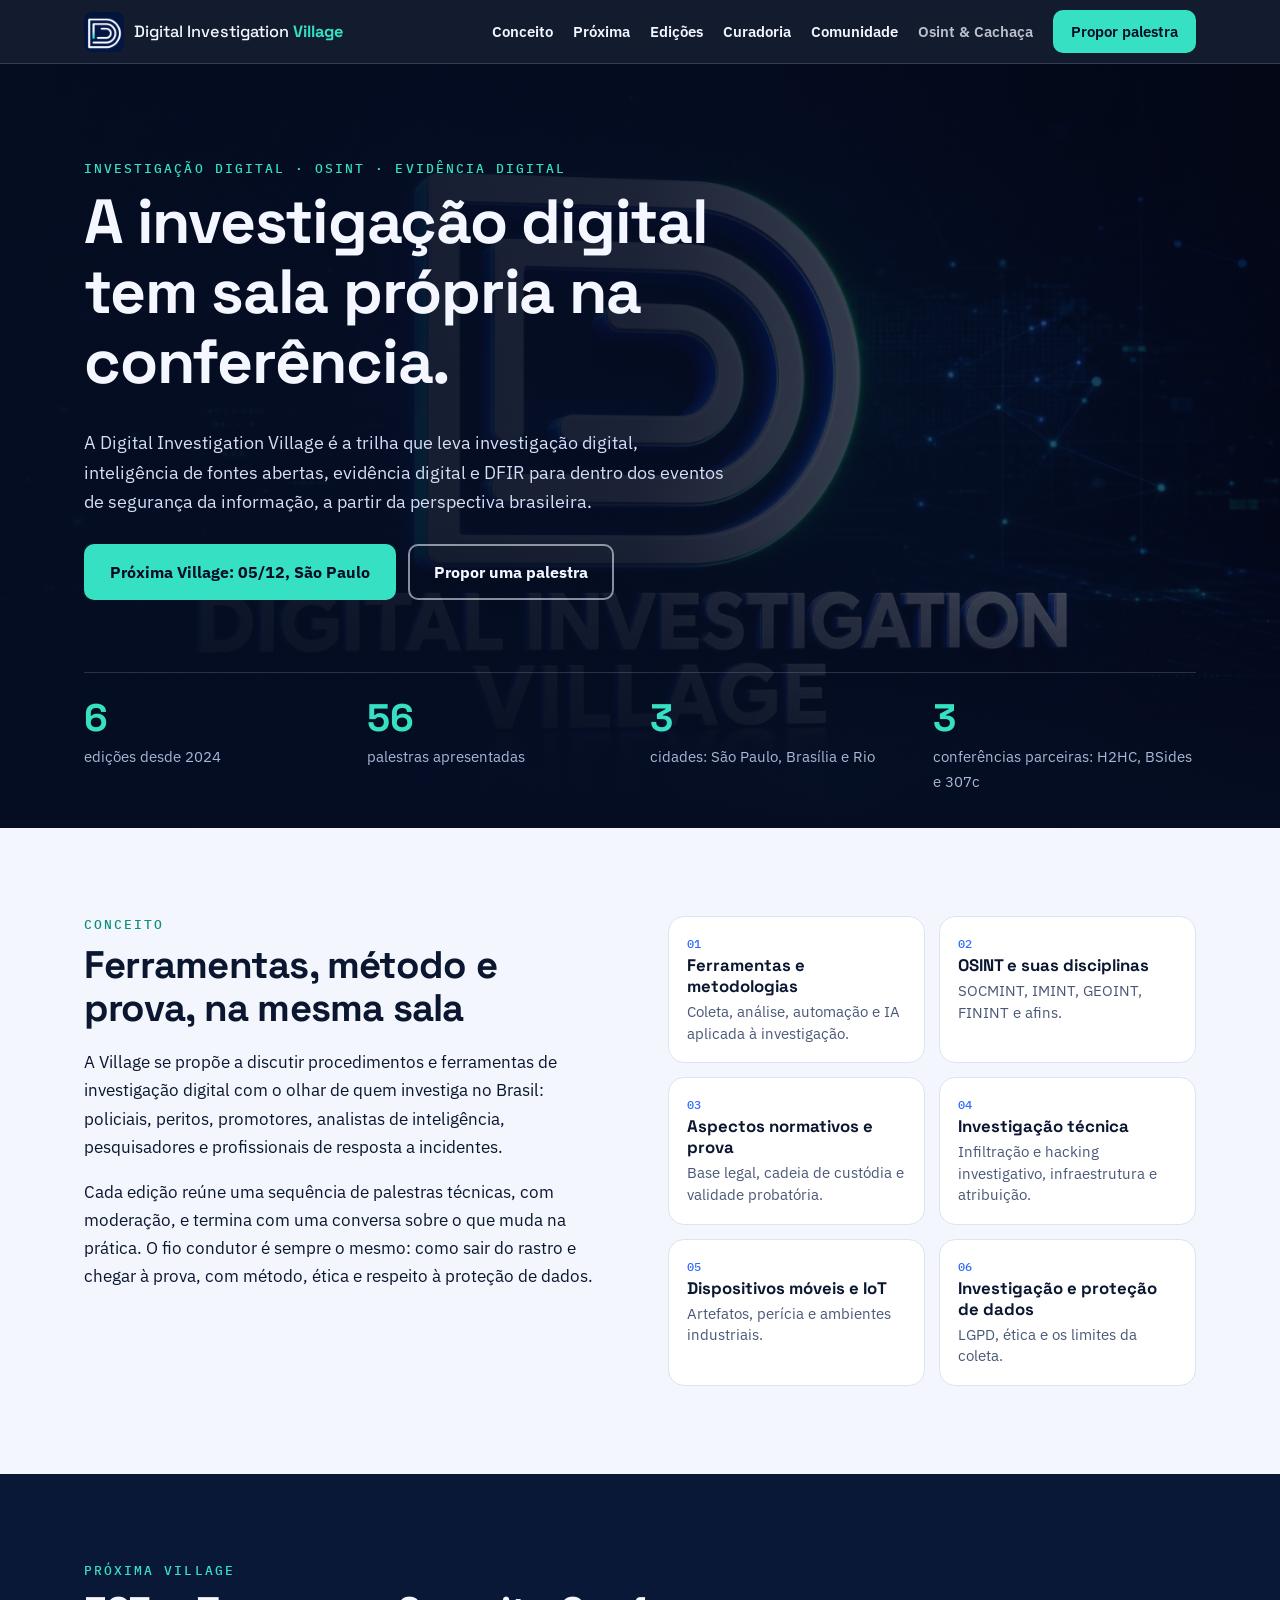
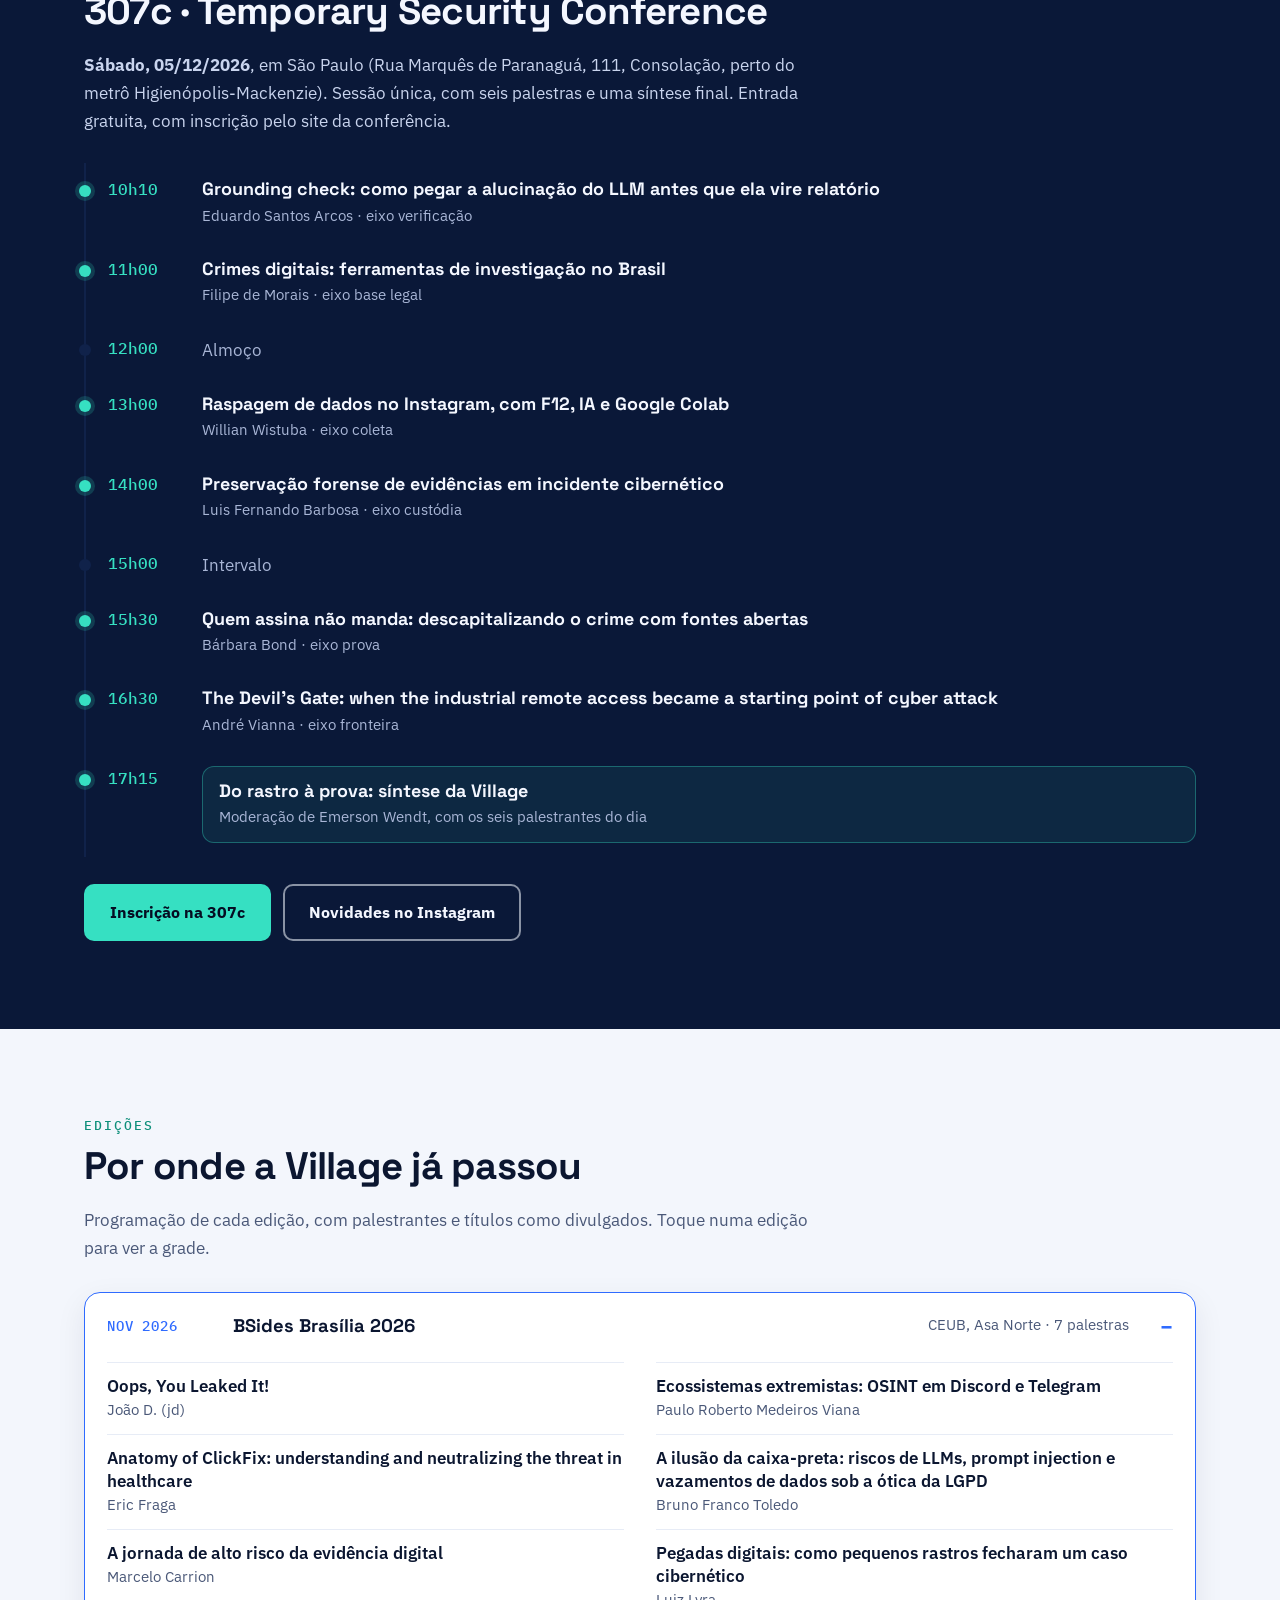
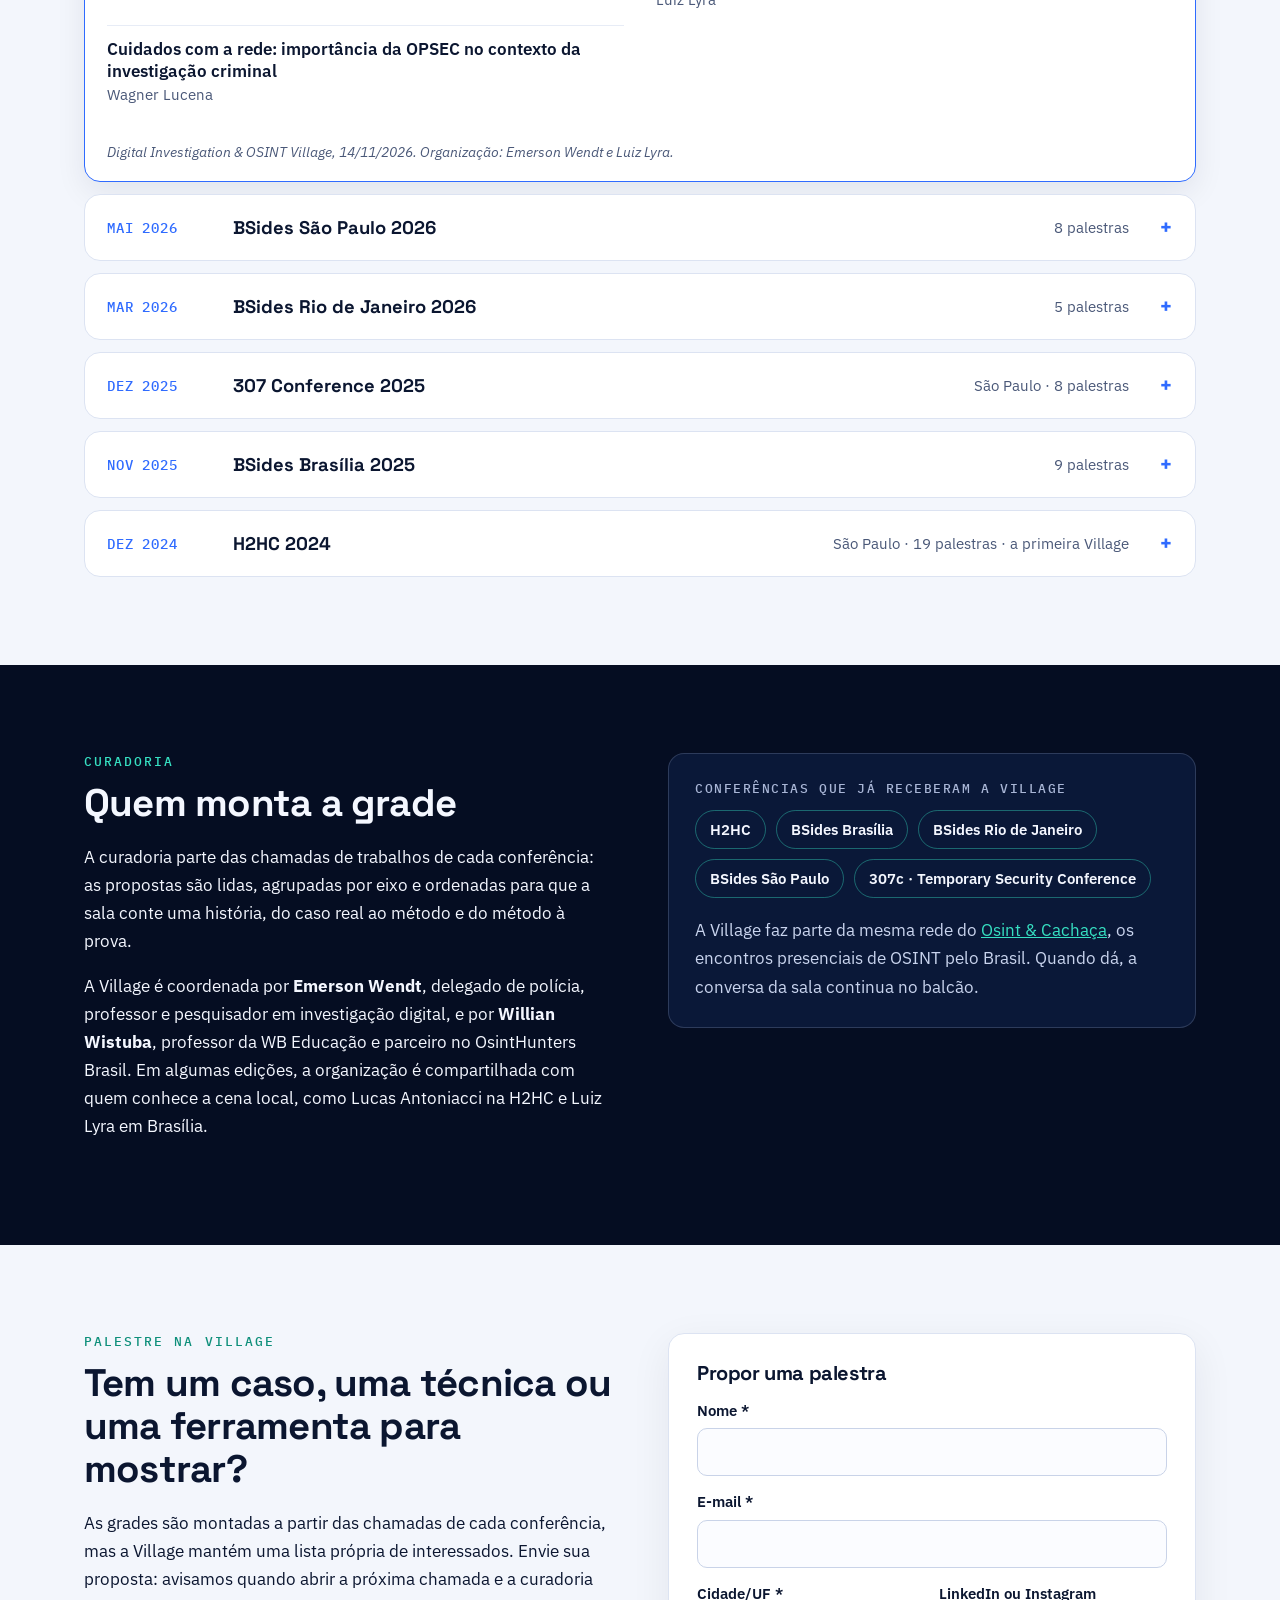
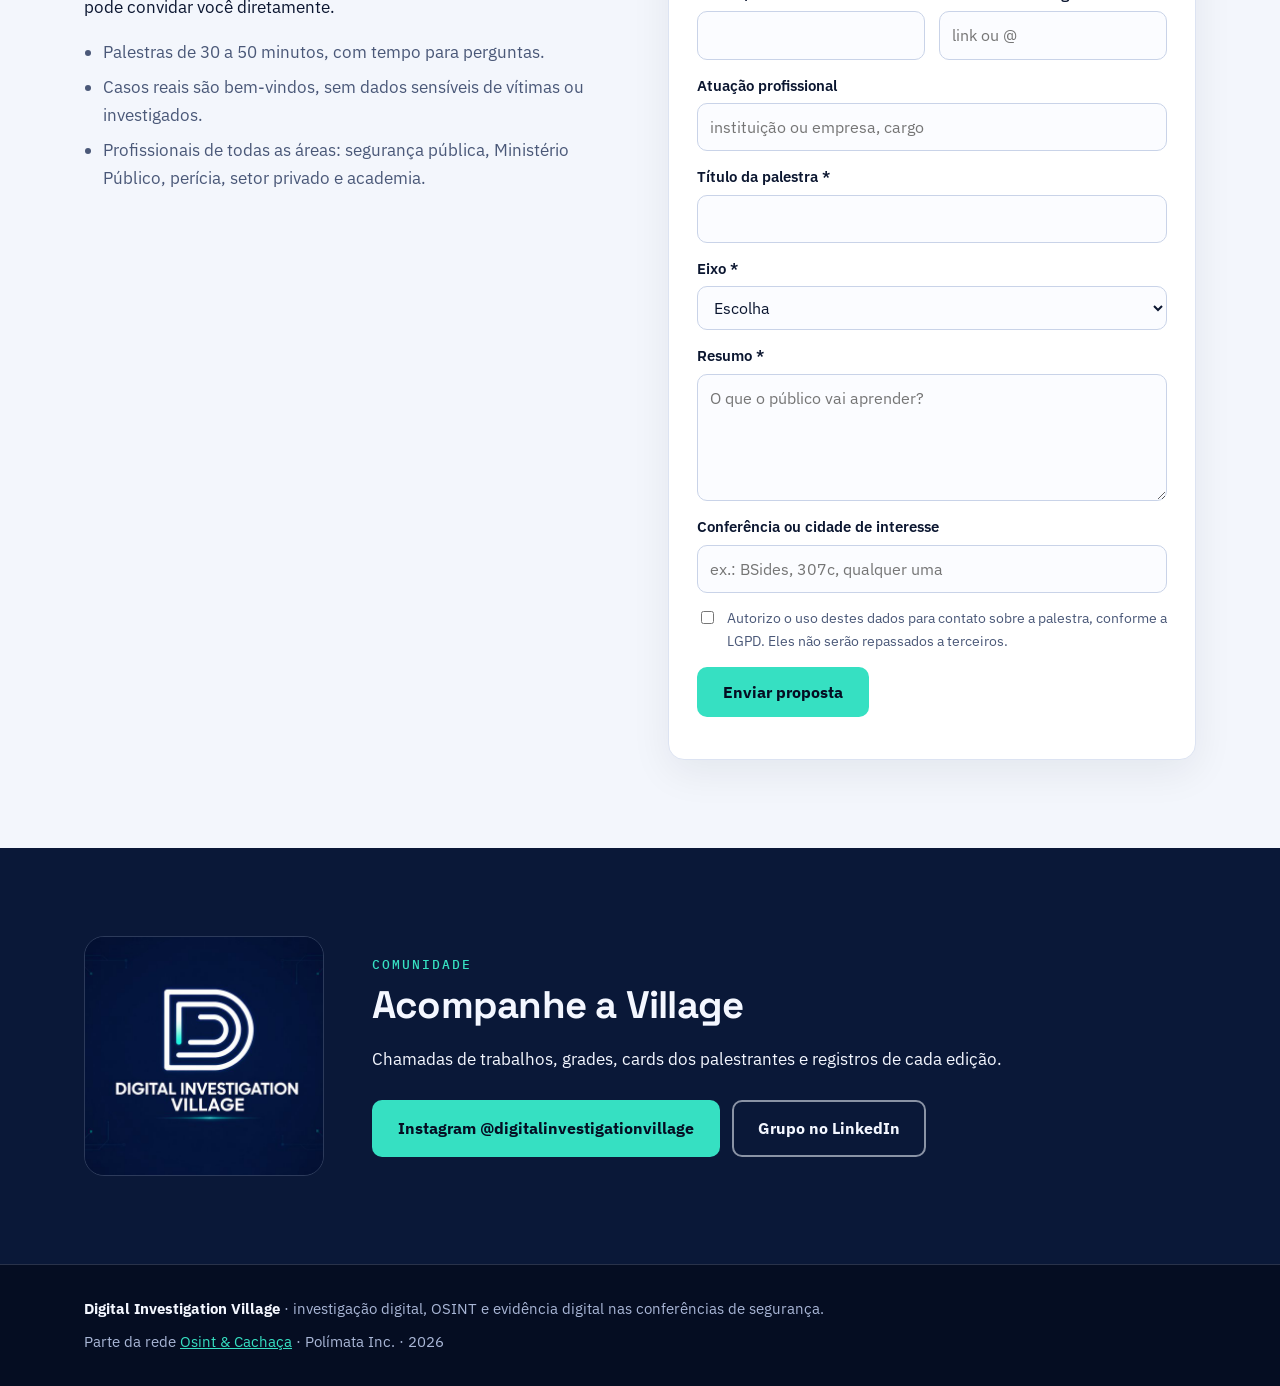
==== div/index.html @ ad3354f0 "Página da Digital Investigation Village em /div Conceito, próxima edição (307c, 05/12/2026), seis ed" ====
<!doctype html>
<html lang="pt-BR">
<head>
<meta charset="utf-8">
<meta name="viewport" content="width=device-width, initial-scale=1">
<title>Digital Investigation Village · Investigação digital e OSINT nas conferências</title>
<meta name="description" content="A Digital Investigation Village leva investigação digital, OSINT, evidência digital e DFIR para dentro das conferências de segurança. Seis edições e mais de 50 palestras desde 2024.">
<meta name="theme-color" content="#050D22">
<link rel="icon" type="image/png" href="assets/div-selo.png">
<link rel="apple-touch-icon" href="assets/div-touch.png">
<meta property="og:type" content="website">
<meta property="og:locale" content="pt_BR">
<meta property="og:title" content="Digital Investigation Village">
<meta property="og:description" content="Investigação digital, OSINT e evidência digital dentro das conferências de segurança. Próxima edição: 307c, São Paulo, 05/12/2026.">
<meta property="og:image" content="https://osintecachaca.com.br/div/assets/div-og.jpg">
<meta property="og:url" content="https://osintecachaca.com.br/div/">
<link rel="canonical" href="https://osintecachaca.com.br/div/">
<meta name="twitter:card" content="summary_large_image">
<link rel="preconnect" href="https://fonts.googleapis.com">
<link rel="preconnect" href="https://fonts.gstatic.com" crossorigin>
<link href="https://fonts.googleapis.com/css2?family=Space+Grotesk:wght@500;700&family=IBM+Plex+Sans:ital,wght@0,400;0,600;0,700;1,400&family=IBM+Plex+Mono:wght@500&display=swap" rel="stylesheet">
<link rel="stylesheet" href="div.css?v=20261126">
<script type="application/ld+json">
{
  "@context": "https://schema.org",
  "@type": "Organization",
  "name": "Digital Investigation Village",
  "description": "Trilha de investigação digital, OSINT e evidência digital em conferências de segurança.",
  "url": "https://osintecachaca.com.br/div/",
  "logo": "https://osintecachaca.com.br/div/assets/div-logo.jpg",
  "sameAs": ["https://www.instagram.com/digitalinvestigationvillage", "https://www.linkedin.com/groups/9397282"],
  "parentOrganization": {"@type": "Organization", "name": "Osint & Cachaça", "url": "https://osintecachaca.com.br/"}
}
</script>
</head>
<body>

<a class="pular" href="#conteudo">Pular para o conteúdo</a>

<header class="topo" id="topo">
  <div class="topo__in">
    <a class="marca" href="#topo" aria-label="Digital Investigation Village, início">
      <img src="assets/div-selo.png" alt="" width="40" height="40">
      <span>Digital Investigation <b>Village</b></span>
    </a>
    <button class="menu-btn" aria-expanded="false" aria-controls="menu">Menu</button>
    <nav id="menu" class="menu" aria-label="Seções">
      <a href="#conceito">Conceito</a>
      <a href="#proxima">Próxima</a>
      <a href="#edicoes">Edições</a>
      <a href="#curadoria">Curadoria</a>
      <a href="#comunidade">Comunidade</a>
      <a class="menu__oc" href="../">Osint &amp; Cachaça</a>
      <a class="btn btn--acento btn--peq" href="#palestre">Propor palestra</a>
    </nav>
  </div>
</header>

<main id="conteudo">

  <!-- HERO -->
  <section class="hero">
    <div class="wrap hero__in">
      <p class="kicker">Investigação digital · OSINT · evidência digital</p>
      <h1>A investigação digital tem sala própria na conferência.</h1>
      <p class="hero__lead">A Digital Investigation Village é a trilha que leva investigação digital, inteligência de fontes abertas, evidência digital e DFIR para dentro dos eventos de segurança da informação, a partir da perspectiva brasileira.</p>
      <div class="acoes">
        <a class="btn btn--acento" href="#proxima">Próxima Village: 05/12, São Paulo</a>
        <a class="btn btn--linha" href="#palestre">Propor uma palestra</a>
      </div>
    </div>
    <div class="wrap">
      <ul class="numeros">
        <li><strong>6</strong><span>edições desde 2024</span></li>
        <li><strong>56</strong><span>palestras apresentadas</span></li>
        <li><strong>3</strong><span>cidades: São Paulo, Brasília e Rio</span></li>
        <li><strong>3</strong><span>conferências parceiras: H2HC, BSides e 307c</span></li>
      </ul>
    </div>
  </section>

  <!-- CONCEITO -->
  <section class="sec" id="conceito">
    <div class="wrap dois">
      <div>
        <p class="kicker">Conceito</p>
        <h2>Ferramentas, método e prova, na mesma sala</h2>
        <p>A Village se propõe a discutir procedimentos e ferramentas de investigação digital com o olhar de quem investiga no Brasil: policiais, peritos, promotores, analistas de inteligência, pesquisadores e profissionais de resposta a incidentes.</p>
        <p>Cada edição reúne uma sequência de palestras técnicas, com moderação, e termina com uma conversa sobre o que muda na prática. O fio condutor é sempre o mesmo: como sair do rastro e chegar à prova, com método, ética e respeito à proteção de dados.</p>
      </div>
      <ul class="eixos" aria-label="Eixos temáticos">
        <li><span class="eixos__n">01</span><b>Ferramentas e metodologias</b><span>Coleta, análise, automação e IA aplicada à investigação.</span></li>
        <li><span class="eixos__n">02</span><b>OSINT e suas disciplinas</b><span>SOCMINT, IMINT, GEOINT, FININT e afins.</span></li>
        <li><span class="eixos__n">03</span><b>Aspectos normativos e prova</b><span>Base legal, cadeia de custódia e validade probatória.</span></li>
        <li><span class="eixos__n">04</span><b>Investigação técnica</b><span>Infiltração e hacking investigativo, infraestrutura e atribuição.</span></li>
        <li><span class="eixos__n">05</span><b>Dispositivos móveis e IoT</b><span>Artefatos, perícia e ambientes industriais.</span></li>
        <li><span class="eixos__n">06</span><b>Investigação e proteção de dados</b><span>LGPD, ética e os limites da coleta.</span></li>
      </ul>
    </div>
  </section>

  <!-- PRÓXIMA -->
  <section class="sec sec--destaque" id="proxima">
    <div class="wrap">
      <p class="kicker">Próxima Village</p>
      <h2>307c · Temporary Security Conference</h2>
      <p class="intro"><b>Sábado, 05/12/2026</b>, em São Paulo (Rua Marquês de Paranaguá, 111, Consolação, perto do metrô Higienópolis-Mackenzie). Sessão única, com seis palestras e uma síntese final. Entrada gratuita, com inscrição pelo site da conferência.</p>
      <ol class="grade">
        <li><time>10h10</time><div><b>Grounding check: como pegar a alucinação do LLM antes que ela vire relatório</b><span>Eduardo Santos Arcos · eixo verificação</span></div></li>
        <li><time>11h00</time><div><b>Crimes digitais: ferramentas de investigação no Brasil</b><span>Filipe de Morais · eixo base legal</span></div></li>
        <li class="grade__pausa"><time>12h00</time><div>Almoço</div></li>
        <li><time>13h00</time><div><b>Raspagem de dados no Instagram, com F12, IA e Google Colab</b><span>Willian Wistuba · eixo coleta</span></div></li>
        <li><time>14h00</time><div><b>Preservação forense de evidências em incidente cibernético</b><span>Luis Fernando Barbosa · eixo custódia</span></div></li>
        <li class="grade__pausa"><time>15h00</time><div>Intervalo</div></li>
        <li><time>15h30</time><div><b>Quem assina não manda: descapitalizando o crime com fontes abertas</b><span>Bárbara Bond · eixo prova</span></div></li>
        <li><time>16h30</time><div><b>The Devil’s Gate: when the industrial remote access became a starting point of cyber attack</b><span>André Vianna · eixo fronteira</span></div></li>
        <li class="grade__mesa"><time>17h15</time><div><b>Do rastro à prova: síntese da Village</b><span>Moderação de Emerson Wendt, com os seis palestrantes do dia</span></div></li>
      </ol>
      <div class="acoes">
        <a class="btn btn--acento" href="https://307c.tmp.br" target="_blank" rel="noopener">Inscrição na 307c</a>
        <a class="btn btn--linha" href="https://www.instagram.com/digitalinvestigationvillage" target="_blank" rel="noopener">Novidades no Instagram</a>
      </div>
    </div>
  </section>

  <!-- EDIÇÕES -->
  <section class="sec" id="edicoes">
    <div class="wrap">
      <p class="kicker">Edições</p>
      <h2>Por onde a Village já passou</h2>
      <p class="intro">Programação de cada edição, com palestrantes e títulos como divulgados. Toque numa edição para ver a grade.</p>

      <div class="edicoes">

        <details class="ed">
          <summary><span class="ed__data">nov 2026</span><span class="ed__nome">BSides Brasília 2026</span><span class="ed__info">CEUB, Asa Norte · 7 palestras</span></summary>
          <ul class="talks">
            <li><b>Oops, You Leaked It!</b><span>João D. (jd)</span></li>
            <li><b>Ecossistemas extremistas: OSINT em Discord e Telegram</b><span>Paulo Roberto Medeiros Viana</span></li>
            <li><b>Anatomy of ClickFix: understanding and neutralizing the threat in healthcare</b><span>Eric Fraga</span></li>
            <li><b>A ilusão da caixa-preta: riscos de LLMs, prompt injection e vazamentos de dados sob a ótica da LGPD</b><span>Bruno Franco Toledo</span></li>
            <li><b>A jornada de alto risco da evidência digital</b><span>Marcelo Carrion</span></li>
            <li><b>Pegadas digitais: como pequenos rastros fecharam um caso cibernético</b><span>Luiz Lyra</span></li>
            <li><b>Cuidados com a rede: importância da OPSEC no contexto da investigação criminal</b><span>Wagner Lucena</span></li>
          </ul>
          <p class="ed__nota">Digital Investigation &amp; OSINT Village, 14/11/2026. Organização: Emerson Wendt e Luiz Lyra.</p>
        </details>

        <details class="ed">
          <summary><span class="ed__data">mai 2026</span><span class="ed__nome">BSides São Paulo 2026</span><span class="ed__info">8 palestras</span></summary>
          <ul class="talks">
            <li><b>Hackeando pessoas, invadindo instituições: um ataque real a um banco brasileiro</b><span>Lenon Stelman</span></li>
            <li><b>Inteligência artificial e investigação policial</b><span>Thiago Chinellato</span></li>
            <li><b>Metadados: o campo de batalha invisível</b><span>André Vianna</span></li>
            <li><b>OSINT probatório: cadeia de custódia da investigação em fontes abertas</b><span>Pedro Borges Mourão</span></li>
            <li><b>Whois behind the attack? Pivoting passivo para rastrear infraestrutura adversária</b><span>Evelyse Akemy</span></li>
            <li><b>Fingerprinting, DPI e OPSEC: por que seu túnel não é invisível</b><span>Vinicius Vieira</span></li>
            <li><b>Today is a good day</b><span>Reinaldo Bispo (Corvo)</span></li>
            <li><b>Crime as a service: a cadeia produtiva dos golpes digitais globais</b><span>Kerlly Santos e Bárbara Bond</span></li>
          </ul>
          <p class="ed__nota">Curadoria: Emerson Wendt e Willian Wistuba.</p>
        </details>

        <details class="ed">
          <summary><span class="ed__data">mar 2026</span><span class="ed__nome">BSides Rio de Janeiro 2026</span><span class="ed__info">5 palestras</span></summary>
          <ul class="talks">
            <li><b>Resposta a incidentes de vazamento de dados: menos ruído e mais informação</b><span>Thiago Castro</span></li>
            <li><b>Quando a nuvem vira vitrine: exposição de dados em buckets públicos</b><span>Bruno Lobo</span></li>
            <li><b>Experiências na análise de OSINT usando a técnica de avaliação de dados (Admiralty System)</b><span>César Montenegro Justo</span></li>
            <li><b>Engenharia do anonimato: infraestrutura segura para operações de investigação digital e hacking ético</b><span>Edson Ferreira</span></li>
            <li><b>Ambientes descartáveis na prática: containers, OPSEC e segurança com Kasm Workspaces</b><span>Marco Combat</span></li>
          </ul>
          <p class="ed__nota">Moderação: Emerson Wendt.</p>
        </details>

        <details class="ed">
          <summary><span class="ed__data">dez 2025</span><span class="ed__nome">307 Conference 2025</span><span class="ed__info">São Paulo · 8 palestras</span></summary>
          <ul class="talks">
            <li><b>Insiders: o novo desafio da investigação</b><span>Thiago Chinellato</span></li>
            <li><b>Hunting the intruder: detecting and mitigating rogue master devices in industrial control systems</b><span>André Vianna</span></li>
            <li><b>Fazendo OSINT em perfis no X/Twitter com F12, IA e Tampermonkey</b><span>Willian Wistuba</span></li>
            <li><b>IA, dados abertos e investigação digital</b><span>Emerson Wendt</span></li>
            <li><b>Investigação de criptoativos</b><span>Israel Isaac Silva Guarnieri</span></li>
            <li><b>Follow the money: por trás do ataque ao PIX, blockchain e shadow finance</b><span>Paulo Daniel Vieira de Abreu Junior</span></li>
            <li><b>Hackeando pessoas, invadindo instituições</b><span>Lenon Stelman</span></li>
            <li><b>Anonimato a baixo custo: montando uma cadeia de ataque com serviços legítimos</b><span>Sérgio Costa</span></li>
          </ul>
          <p class="ed__nota">13/12/2025. Moderação: Emerson Wendt e Willian Wistuba.</p>
        </details>

        <details class="ed">
          <summary><span class="ed__data">nov 2025</span><span class="ed__nome">BSides Brasília 2025</span><span class="ed__info">9 palestras</span></summary>
          <ul class="talks">
            <li><b>Telegram analytics</b><span>Ramiro de Assis Silveira</span></li>
            <li><b>Experiências na análise de OSINT usando a técnica de avaliação de dados (Admiralty System)</b><span>Cesar Montenegro Justo</span></li>
            <li><b>Pivotando de um e-mail: a descoberta de identidades no WhatsApp</b><span>Edson Araujo Paulino Junior</span></li>
            <li><b>Hackers, infostealers e o mercado de credenciais</b><span>Higo Aguiar dos Reis Martins</span></li>
            <li><b>Hackeando pessoas, invadindo instituições: um ataque real a um banco brasileiro</b><span>Lenon Stelman</span></li>
            <li><b>Raspagem de sites &amp; CyberChef: potencialidades e limitações</b><span>Sérgio Luís Fava</span></li>
            <li><b>Pessoa de interesse</b><span>Marcelo Martins Carrion</span></li>
            <li><b>Investigação e caça a infostealers: desvendando o roubo de dados digitais</b><span>Filipi Pires</span></li>
            <li><b>OSINT e fraudes eletrônicas</b><span>Alesandro Gonçalves Barreto</span></li>
          </ul>
          <p class="ed__nota">Trilha Digital Investigation &amp; OSINT, 1º/11/2025.</p>
        </details>

        <details class="ed">
          <summary><span class="ed__data">dez 2024</span><span class="ed__nome">H2HC 2024</span><span class="ed__info">São Paulo · 19 palestras · a primeira Village</span></summary>
          <ul class="talks">
            <li><b>Esquema de pirâmide em day trade</b><span>Mariana do Carmo Gouveia</span></li>
            <li><b>DCCIBER [PCSP]: metodologia e investigação na prática</b><span>Thiago Cirino de Moura Chinellato</span></li>
            <li><b>Darknets + LLM open source: potencializando nossa pesquisa da dark web com IA</b><span>Francisco Jesus Rodriguez Montero</span></li>
            <li><b>Collection and analysis forensics artefacts in incident response of ICS</b><span>André Vianna</span></li>
            <li><b>Profissão “investigador digital”: competências necessárias em tempos atuais</b><span>Alesandro Gonçalves Barreto</span></li>
            <li><b>A consequência da não preservação adequada de evidências</b><span>Cleber de Lima Junior</span></li>
            <li><b>Parece real mas não é: a importância da verificação de dados no processo de hunting investigativo</b><span>Reinaldo Bispo (Corvo)</span></li>
            <li><b>Engenharia reversa em ICS/SCADA: os segredos ocultos</b><span>Joel Leandro Rossi</span></li>
            <li><b>Investigação digital em redes sociais para mapeamento de padrões comportamentais do alvo</b><span>Deivison Lourenço</span></li>
            <li><b>OSINT4Good: ferramentas e estratégias para causas sociais</b><span>Daniel Donda</span></li>
            <li><b>Structural insights: PDF analysis for detecting and defending against threats</b><span>Filipi Pires</span></li>
            <li><b>Potencializando ferramentas OSINT com IA</b><span>Lucas Antoniacci</span></li>
            <li><b>Como provar que algo aconteceu na internet?</b><span>Alexandre Munhoz</span></li>
            <li><b>Fraude milionária usando dispositivos de rede: uma década de ataques e investigações</b><span>Weslley Shaimon</span></li>
            <li><b>O uso de OSINT e engenharia social para descobrimento de operadores de serviços pirata</b><span>Guilherme Afonso</span></li>
            <li><b>OsintHuntersBrasil: descobrindo informações em tempo real com fontes abertas</b><span>Emerson Wendt e Willian Wistuba</span></li>
            <li><b>Ganhando independência na deep web</b><span>Paloma Saldanha</span></li>
            <li><b>Data analytics in Telegram</b><span>Ramiro de Assis Silveira</span></li>
            <li><b>Quebrando o OPSEC investigativo com OSINT e engenharia social</b><span>Lucas Moreira</span></li>
          </ul>
          <p class="ed__nota">Dois dias de programação. Organização: Emerson Wendt, Willian Wistuba e Lucas Antoniacci.</p>
        </details>

      </div>
    </div>
  </section>

  <!-- CURADORIA -->
  <section class="sec sec--escuro" id="curadoria">
    <div class="wrap dois">
      <div>
        <p class="kicker">Curadoria</p>
        <h2>Quem monta a grade</h2>
        <p>A curadoria parte das chamadas de trabalhos de cada conferência: as propostas são lidas, agrupadas por eixo e ordenadas para que a sala conte uma história, do caso real ao método e do método à prova.</p>
        <p>A Village é coordenada por <b>Emerson Wendt</b>, delegado de polícia, professor e pesquisador em investigação digital, e por <b>Willian Wistuba</b>, professor da WB Educação e parceiro no OsintHunters Brasil. Em algumas edições, a organização é compartilhada com quem conhece a cena local, como Lucas Antoniacci na H2HC e Luiz Lyra em Brasília.</p>
      </div>
      <div class="parceiros">
        <p class="parceiros__t">Conferências que já receberam a Village</p>
        <ul>
          <li>H2HC</li>
          <li>BSides Brasília</li>
          <li>BSides Rio de Janeiro</li>
          <li>BSides São Paulo</li>
          <li>307c · Temporary Security Conference</li>
        </ul>
        <p class="parceiros__oc">A Village faz parte da mesma rede do <a href="../">Osint &amp; Cachaça</a>, os encontros presenciais de OSINT pelo Brasil. Quando dá, a conversa da sala continua no balcão.</p>
      </div>
    </div>
  </section>

  <!-- PALESTRE -->
  <section class="sec" id="palestre">
    <div class="wrap dois">
      <div>
        <p class="kicker">Palestre na Village</p>
        <h2>Tem um caso, uma técnica ou uma ferramenta para mostrar?</h2>
        <p>As grades são montadas a partir das chamadas de cada conferência, mas a Village mantém uma lista própria de interessados. Envie sua proposta: avisamos quando abrir a próxima chamada e a curadoria pode convidar você diretamente.</p>
        <ul class="lista">
          <li>Palestras de 30 a 50 minutos, com tempo para perguntas.</li>
          <li>Casos reais são bem-vindos, sem dados sensíveis de vítimas ou investigados.</li>
          <li>Profissionais de todas as áreas: segurança pública, Ministério Público, perícia, setor privado e academia.</li>
        </ul>
      </div>
      <form class="form" id="proposta" method="post" action="https://formsubmit.co/c9de17376398da4020c1bc30fc92c231" data-assunto="Nova proposta de palestra · Digital Investigation Village" novalidate>
        <h3>Propor uma palestra</h3>
        <div class="campo"><label for="p-nome">Nome *</label><input id="p-nome" name="Nome" required autocomplete="name"></div>
        <div class="campo"><label for="p-email">E-mail *</label><input id="p-email" name="email" type="email" required autocomplete="email"></div>
        <div class="campo campo--meia"><label for="p-cidade">Cidade/UF *</label><input id="p-cidade" name="Cidade" required></div>
        <div class="campo campo--meia"><label for="p-perfil">LinkedIn ou Instagram</label><input id="p-perfil" name="Perfil" placeholder="link ou @"></div>
        <div class="campo"><label for="p-atuacao">Atuação profissional</label><input id="p-atuacao" name="Atuacao" placeholder="instituição ou empresa, cargo"></div>
        <div class="campo"><label for="p-titulo">Título da palestra *</label><input id="p-titulo" name="Titulo" required></div>
        <div class="campo"><label for="p-eixo">Eixo *</label>
          <select id="p-eixo" name="Eixo" required>
            <option value="">Escolha</option>
            <option>Ferramentas e metodologias</option>
            <option>OSINT (SOCMINT, IMINT, GEOINT, FININT)</option>
            <option>Aspectos normativos e prova</option>
            <option>Investigação técnica e infraestrutura</option>
            <option>Dispositivos móveis, IoT e ambientes industriais</option>
            <option>Investigação e proteção de dados</option>
            <option>Outro</option>
          </select></div>
        <div class="campo"><label for="p-resumo">Resumo *</label><textarea id="p-resumo" name="Resumo" rows="4" maxlength="1000" required placeholder="O que o público vai aprender?"></textarea></div>
        <div class="campo"><label for="p-evento">Conferência ou cidade de interesse</label><input id="p-evento" name="Evento" placeholder="ex.: BSides, 307c, qualquer uma"></div>
        <label class="aceite"><input type="checkbox" name="Consentimento" value="Sim" required> Autorizo o uso destes dados para contato sobre a palestra, conforme a LGPD. Eles não serão repassados a terceiros.</label>
        <input type="text" name="_honey" class="pote" tabindex="-1" autocomplete="off" aria-hidden="true">
        <button class="btn btn--acento" type="submit">Enviar proposta</button>
        <p class="form__msg" role="status" aria-live="polite"></p>
      </form>
    </div>
  </section>

  <!-- COMUNIDADE -->
  <section class="sec sec--destaque" id="comunidade">
    <div class="wrap comunidade">
      <img src="assets/div-logo.jpg" alt="Logotipo da Digital Investigation Village" width="240" height="240" loading="lazy">
      <div>
        <p class="kicker">Comunidade</p>
        <h2>Acompanhe a Village</h2>
        <p>Chamadas de trabalhos, grades, cards dos palestrantes e registros de cada edição.</p>
        <div class="acoes">
          <a class="btn btn--acento" href="https://www.instagram.com/digitalinvestigationvillage" target="_blank" rel="noopener">Instagram @digitalinvestigationvillage</a>
          <a class="btn btn--linha" href="https://www.linkedin.com/groups/9397282" target="_blank" rel="noopener">Grupo no LinkedIn</a>
        </div>
      </div>
    </div>
  </section>

</main>

<footer class="rodape">
  <div class="wrap rodape__in">
    <p><b>Digital Investigation Village</b> · investigação digital, OSINT e evidência digital nas conferências de segurança.</p>
    <p>Parte da rede <a href="../">Osint &amp; Cachaça</a> · Polímata Inc. · <span id="ano">2026</span></p>
  </div>
</footer>

<script src="div.js?v=20261126" defer></script>
</body>
</html>
---- div/div.css ----
/* Digital Investigation Village — azul-noite, branco e acento ciano */
:root {
  --noite: #050D22;
  --noite-2: #0A1838;
  --noite-3: #10224A;
  --azul: #2F6BFF;
  --acento: #36E0C2;
  --acento-esc: #0E8F7A;
  --branco: #F4F7FF;
  --texto: #0B1630;
  --suave: #4A5878;
  --suave-esc: #A9B6D6;
  --linha: rgba(169, 182, 214, .22);
  --fundo: #F3F6FC;
  --raio: 16px;
  --tit: "Space Grotesk", "Segoe UI", Arial, sans-serif;
  --corpo: "IBM Plex Sans", "Segoe UI", Calibri, Arial, sans-serif;
  --mono: "IBM Plex Mono", Consolas, monospace;
  --wrap: 1160px;
}
* { box-sizing: border-box; }
html { scroll-behavior: smooth; scroll-padding-top: 72px; }
body { margin: 0; background: var(--fundo); color: var(--texto); font: 17px/1.65 var(--corpo); -webkit-font-smoothing: antialiased; }
img { max-width: 100%; height: auto; display: block; }
a { color: var(--acento-esc); }
h1, h2, h3 { font-family: var(--tit); font-weight: 700; line-height: 1.12; margin: 0 0 .5em; letter-spacing: -.02em; }
h1 { font-size: clamp(2.2rem, 5vw, 3.9rem); max-width: 16ch; }
h2 { font-size: clamp(1.7rem, 3.2vw, 2.4rem); }
h3 { font-size: 1.25rem; }
p { margin: 0 0 1em; }
.wrap { max-width: var(--wrap); margin: 0 auto; padding: 0 24px; }
.kicker { font: 500 .8rem var(--mono); letter-spacing: .16em; text-transform: uppercase; color: var(--acento-esc); margin-bottom: .8em; }
.intro { max-width: 760px; color: var(--suave); }
.pular { position: absolute; left: -999px; }
.pular:focus { left: 12px; top: 12px; z-index: 99; background: var(--acento); color: var(--noite); padding: 8px 14px; border-radius: 8px; }
:focus-visible { outline: 3px solid var(--acento); outline-offset: 3px; }

/* Botões */
.btn { display: inline-block; font-weight: 700; text-decoration: none; padding: 13px 24px; border-radius: 10px; border: 2px solid transparent; transition: transform .15s, background .15s, border-color .15s; font-family: var(--corpo); font-size: 1rem; cursor: pointer; }
.btn:hover { transform: translateY(-2px); }
.btn--acento { background: var(--acento); color: var(--noite); }
.btn--acento:hover { background: #5cf0d6; }
.btn--linha { border-color: rgba(244, 247, 255, .55); color: var(--branco); }
.btn--linha:hover { border-color: var(--acento); }
.btn--peq { padding: 7px 16px; font-size: .92rem; }
.acoes { display: flex; flex-wrap: wrap; gap: 12px; margin: 1.6em 0 0; }

/* Topo */
.topo { position: sticky; top: 0; z-index: 50; background: rgba(5, 13, 34, .94); backdrop-filter: blur(8px); border-bottom: 1px solid var(--linha); }
.topo__in { max-width: var(--wrap); margin: 0 auto; padding: 10px 24px; display: flex; align-items: center; justify-content: space-between; gap: 16px; }
.marca { display: flex; align-items: center; gap: 10px; color: var(--branco); text-decoration: none; font: 500 1.02rem var(--tit); }
.marca b { color: var(--acento); font-weight: 700; }
.marca img { width: 40px; border-radius: 8px; }
.menu { display: flex; align-items: center; gap: 20px; }
.menu a { color: var(--branco); text-decoration: none; font-weight: 600; font-size: .95rem; }
.menu a:not(.btn):hover { color: var(--acento); }
.menu .btn { color: var(--noite); }
.menu__oc { opacity: .75; }
.menu-btn { display: none; background: none; border: 2px solid var(--branco); color: var(--branco); border-radius: 10px; padding: 6px 14px; font: 700 .92rem var(--corpo); cursor: pointer; }

/* Hero */
.hero { position: relative; color: var(--branco); background: var(--noite) url("assets/div-hero.jpg") 70% 30% / cover no-repeat; padding: 96px 0 0; overflow: hidden; }
.hero::before { content: ""; position: absolute; inset: 0; background: linear-gradient(90deg, rgba(5,13,34,.97) 0%, rgba(5,13,34,.9) 50%, rgba(5,13,34,.55) 100%), linear-gradient(0deg, rgba(5,13,34,1) 0%, rgba(5,13,34,0) 40%); }
.hero > * { position: relative; }
.hero .kicker { color: var(--acento); }
.hero__lead { max-width: 640px; font-size: 1.12rem; color: #D5DEF4; }
.hero__in { padding-bottom: 72px; }
.numeros { list-style: none; margin: 0; padding: 26px 0 34px; display: grid; grid-template-columns: repeat(4, 1fr); gap: 20px; border-top: 1px solid var(--linha); }
.numeros li { display: flex; flex-direction: column; }
.numeros strong { font: 700 2.4rem/1 var(--tit); color: var(--acento); }
.numeros span { color: var(--suave-esc); font-size: .95rem; margin-top: 6px; }

/* Seções */
.sec { padding: 88px 0; }
.sec--destaque { background: var(--noite-2); color: var(--branco); }
.sec--destaque .kicker, .sec--escuro .kicker { color: var(--acento); }
.sec--destaque .intro { color: #C9D4EE; }
.sec--escuro { background: var(--noite); color: var(--branco); }
.sec--escuro a { color: var(--acento); }
.dois { display: grid; grid-template-columns: 1fr 1fr; gap: 56px; align-items: start; }

/* Eixos */
.eixos { list-style: none; margin: 0; padding: 0; display: grid; grid-template-columns: 1fr 1fr; gap: 14px; }
.eixos li { background: #fff; border: 1px solid #DCE3F2; border-radius: var(--raio); padding: 18px; display: flex; flex-direction: column; gap: 4px; }
.eixos__n { font: 500 .78rem var(--mono); color: var(--azul); }
.eixos b { font-family: var(--tit); font-size: 1.05rem; line-height: 1.25; }
.eixos li > span:last-child { color: var(--suave); font-size: .93rem; line-height: 1.45; }

/* Grade da próxima */
.grade { list-style: none; margin: 28px 0 0; padding: 0; border-left: 2px solid var(--noite-3); }
.grade li { display: grid; grid-template-columns: 76px 1fr; gap: 18px; padding: 14px 0 14px 22px; position: relative; }
.grade li::before { content: ""; position: absolute; left: -7px; top: 22px; width: 12px; height: 12px; border-radius: 50%; background: var(--acento); box-shadow: 0 0 0 4px rgba(54, 224, 194, .18); }
.grade time { font: 500 1rem var(--mono); color: var(--acento); padding-top: 2px; }
.grade b { display: block; font-family: var(--tit); font-size: 1.12rem; line-height: 1.3; }
.grade span { color: var(--suave-esc); font-size: .93rem; }
.grade__pausa { color: var(--suave-esc); }
.grade__pausa::before { background: var(--noite-3) !important; box-shadow: none !important; }
.grade__mesa > div { background: rgba(54, 224, 194, .08); border: 1px solid rgba(54, 224, 194, .35); border-radius: 12px; padding: 12px 16px; }

/* Edições */
.edicoes { margin-top: 30px; display: grid; gap: 12px; }
.ed { background: #fff; border: 1px solid #DCE3F2; border-radius: var(--raio); overflow: hidden; }
.ed[open] { border-color: var(--azul); box-shadow: 0 10px 30px rgba(11, 22, 48, .08); }
.ed summary { list-style: none; cursor: pointer; display: grid; grid-template-columns: 110px 1fr auto 28px; align-items: center; gap: 16px; padding: 18px 22px; }
.ed summary::-webkit-details-marker { display: none; }
.ed summary::after { content: "+"; font: 700 1.4rem var(--tit); color: var(--azul); text-align: right; }
.ed[open] summary::after { content: "–"; }
.ed__data { font: 500 .85rem var(--mono); color: var(--azul); text-transform: uppercase; letter-spacing: .06em; }
.ed__nome { font: 700 1.15rem var(--tit); }
.ed__info { color: var(--suave); font-size: .92rem; text-align: right; }
.talks { list-style: none; margin: 0; padding: 4px 22px 8px; display: grid; grid-template-columns: 1fr 1fr; gap: 0 32px; }
.talks li { padding: 12px 0; border-top: 1px solid #E7ECF6; display: flex; flex-direction: column; }
.talks b { font-weight: 600; line-height: 1.35; }
.talks span { color: var(--suave); font-size: .92rem; }
.ed__nota { margin: 0; padding: 12px 22px 18px; color: var(--suave); font-size: .9rem; font-style: italic; }

/* Curadoria */
.parceiros { background: var(--noite-2); border: 1px solid var(--linha); border-radius: var(--raio); padding: 26px; }
.parceiros__t { font: 500 .8rem var(--mono); letter-spacing: .12em; text-transform: uppercase; color: var(--suave-esc); }
.parceiros ul { list-style: none; margin: 0 0 18px; padding: 0; display: flex; flex-wrap: wrap; gap: 10px; }
.parceiros li { border: 1px solid rgba(54, 224, 194, .4); color: var(--branco); border-radius: 999px; padding: 6px 14px; font-weight: 600; font-size: .95rem; }
.parceiros__oc { color: #C9D4EE; margin: 0; }

/* Lista */
.lista { padding-left: 1.1em; color: var(--suave); }
.lista li { margin-bottom: .4em; }

/* Formulário */
.form { background: #fff; border: 1px solid #DCE3F2; border-radius: var(--raio); padding: 28px; display: flex; flex-wrap: wrap; gap: 14px; box-shadow: 0 12px 40px rgba(11, 22, 48, .07); }
.form h3 { width: 100%; margin: 0; }
.campo { width: 100%; display: flex; flex-direction: column; gap: 5px; }
.campo--meia { width: calc(50% - 7px); }
.campo label { font-weight: 600; font-size: .92rem; }
.campo input, .campo select, .campo textarea { font: inherit; font-size: 1rem; padding: 10px 12px; border: 1.5px solid #C9D3E8; border-radius: 10px; background: #FBFCFF; color: var(--texto); width: 100%; }
.campo input:focus, .campo select:focus, .campo textarea:focus { border-color: var(--azul); outline: none; box-shadow: 0 0 0 3px rgba(47, 107, 255, .18); }
.aceite { font-size: .88rem; color: var(--suave); display: flex; gap: 10px; align-items: flex-start; }
.aceite input { margin-top: 4px; }
.pote { position: absolute; left: -9999px; }
.form__msg { width: 100%; margin: 0; font-weight: 600; }
.form__msg.ok { color: var(--acento-esc); }
.form__msg.erro { color: #C0392B; }

/* Comunidade */
.comunidade { display: grid; grid-template-columns: 240px 1fr; gap: 48px; align-items: center; }
.comunidade img { border-radius: 20px; border: 1px solid var(--linha); }

/* Rodapé */
.rodape { background: var(--noite); color: var(--suave-esc); padding: 32px 0; font-size: .92rem; border-top: 1px solid var(--linha); }
.rodape__in { display: flex; flex-wrap: wrap; justify-content: space-between; gap: 8px 24px; }
.rodape p { margin: 0; }
.rodape b { color: var(--branco); }
.rodape a { color: var(--acento); }

/* Responsivo */
@media (max-width: 960px) {
  .menu-btn { display: inline-block; }
  .menu { display: none; position: absolute; top: 100%; left: 0; right: 0; flex-direction: column; align-items: flex-start; gap: 14px; padding: 18px 24px 22px; background: var(--noite); border-bottom: 1px solid var(--linha); }
  .menu.aberto { display: flex; }
  .dois { grid-template-columns: 1fr; gap: 36px; }
  .numeros { grid-template-columns: 1fr 1fr; }
}
@media (max-width: 640px) {
  body { font-size: 16px; }
  .wrap, .topo__in { padding-left: 16px; padding-right: 16px; }
  .sec { padding: 64px 0; }
  .hero { padding-top: 64px; }
  .hero__in { padding-bottom: 48px; }
  .marca span { font-size: .92rem; }
  .eixos { grid-template-columns: 1fr; }
  .ed summary { grid-template-columns: 1fr 24px; gap: 2px 12px; padding: 16px; }
  .ed__data { grid-column: 1; grid-row: 1; }
  .ed__nome { grid-column: 1; grid-row: 2; }
  .ed__info { grid-column: 1; grid-row: 3; text-align: left; }
  .ed summary::after { grid-column: 2; grid-row: 1 / span 3; }
  .talks { grid-template-columns: 1fr; padding: 0 16px 6px; }
  .ed__nota { padding: 10px 16px 16px; }
  .grade li { grid-template-columns: 1fr; gap: 2px; }
  .campo--meia { width: 100%; }
  .form { padding: 20px; }
  .comunidade { grid-template-columns: 1fr; gap: 24px; }
  .comunidade img { width: 160px; }
  .btn { width: 100%; text-align: center; }
  .menu .btn { width: auto; }
}
@media (prefers-reduced-motion: reduce) { html { scroll-behavior: auto; } .btn { transition: none; } }
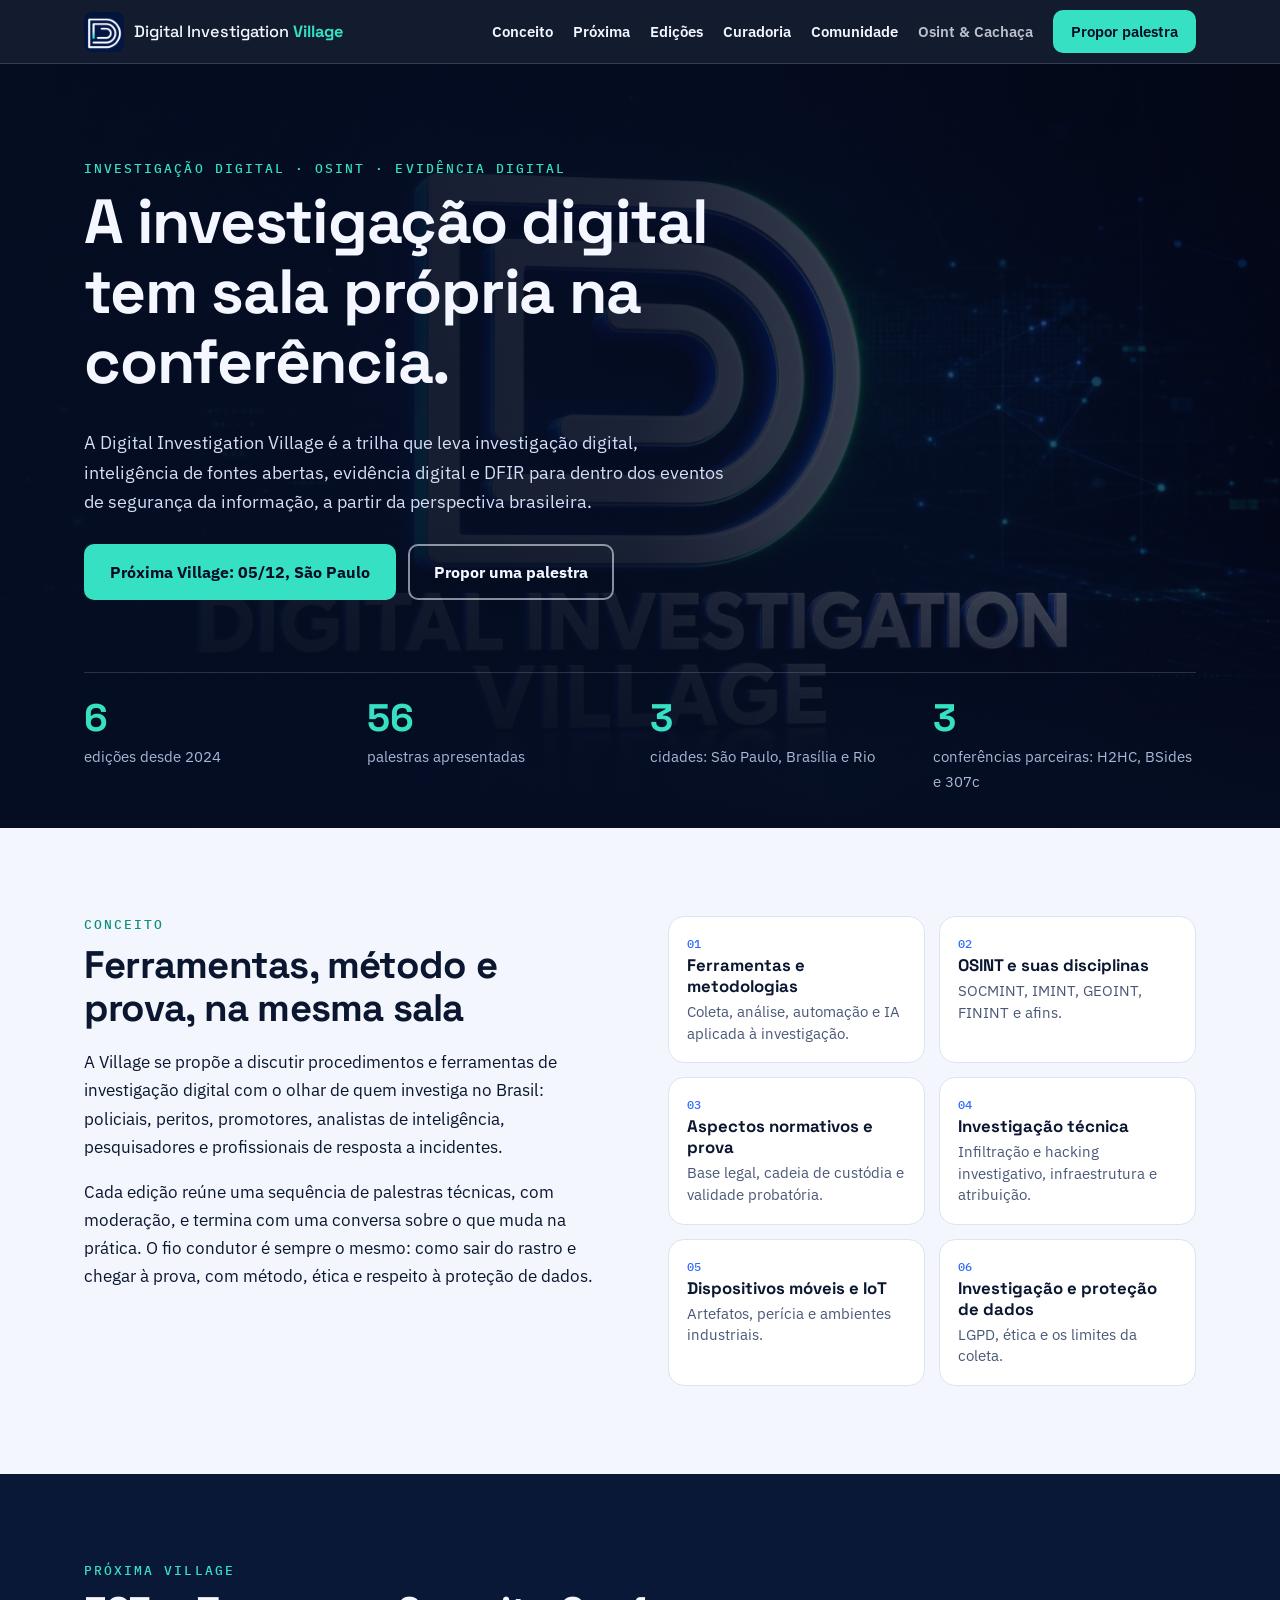
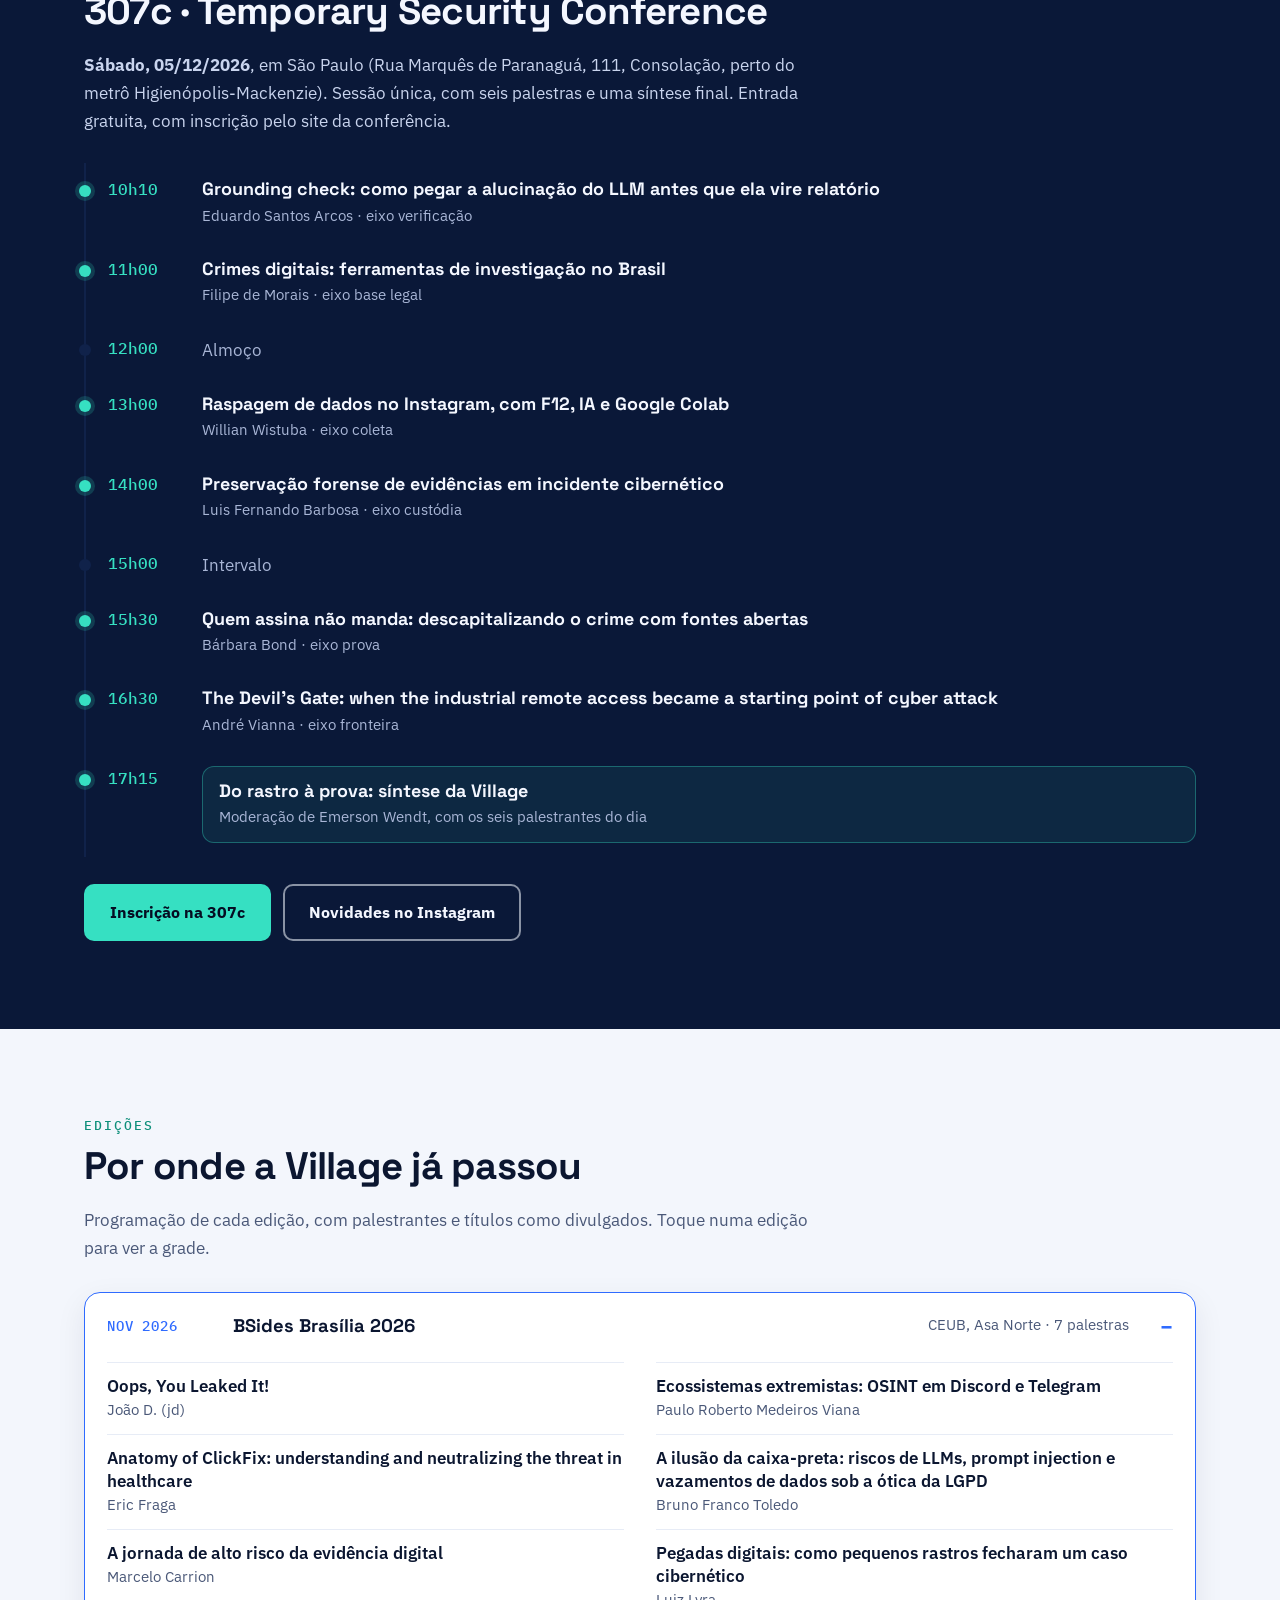
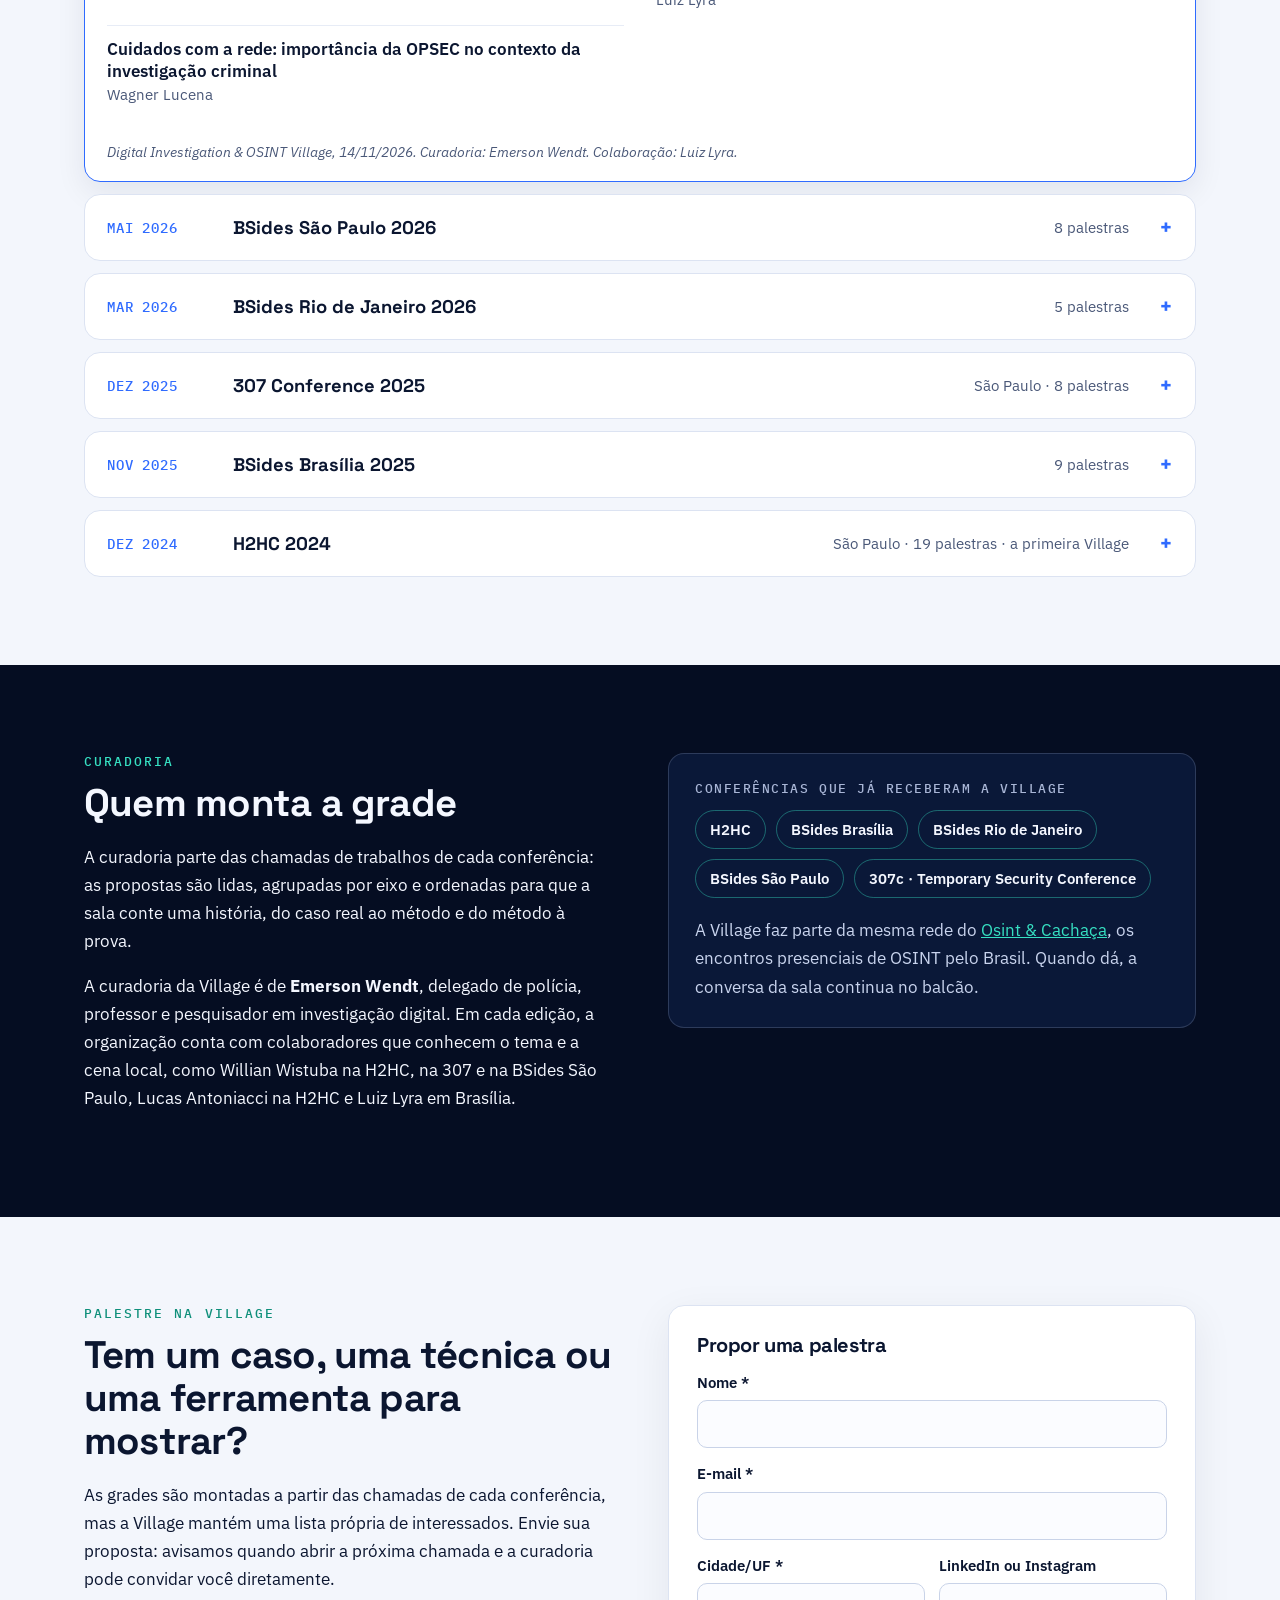
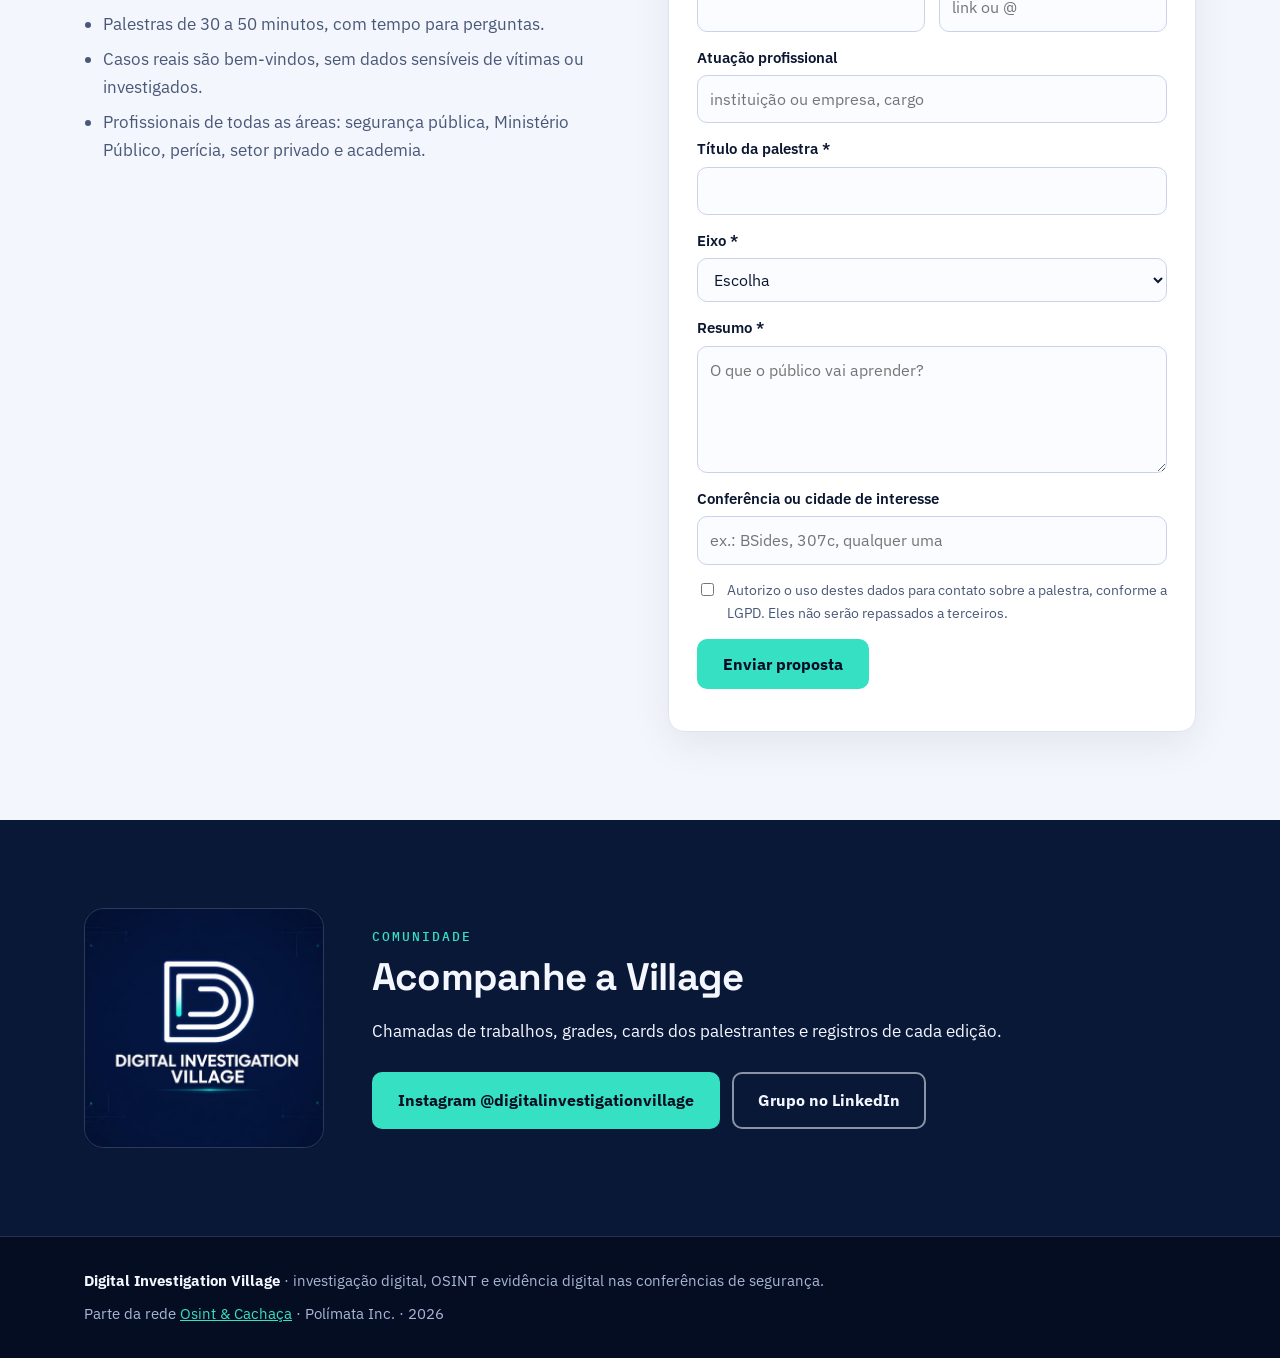
==== commit e401a099: "Village: curadoria de Emerson Wendt; colaboradores por edição Co-Authored-By: Claude Opus 5.5 <norep" ====
--- a/div/index.html
+++ b/div/index.html
@@ -143,7 +143,7 @@
             <li><b>Pegadas digitais: como pequenos rastros fecharam um caso cibernético</b><span>Luiz Lyra</span></li>
             <li><b>Cuidados com a rede: importância da OPSEC no contexto da investigação criminal</b><span>Wagner Lucena</span></li>
           </ul>
-          <p class="ed__nota">Digital Investigation &amp; OSINT Village, 14/11/2026. Organização: Emerson Wendt e Luiz Lyra.</p>
+          <p class="ed__nota">Digital Investigation &amp; OSINT Village, 14/11/2026. Curadoria: Emerson Wendt. Colaboração: Luiz Lyra.</p>
         </details>
 
         <details class="ed">
@@ -158,7 +158,7 @@
             <li><b>Today is a good day</b><span>Reinaldo Bispo (Corvo)</span></li>
             <li><b>Crime as a service: a cadeia produtiva dos golpes digitais globais</b><span>Kerlly Santos e Bárbara Bond</span></li>
           </ul>
-          <p class="ed__nota">Curadoria: Emerson Wendt e Willian Wistuba.</p>
+          <p class="ed__nota">Curadoria: Emerson Wendt. Colaboração: Willian Wistuba.</p>
         </details>
 
         <details class="ed">
@@ -170,7 +170,7 @@
             <li><b>Engenharia do anonimato: infraestrutura segura para operações de investigação digital e hacking ético</b><span>Edson Ferreira</span></li>
             <li><b>Ambientes descartáveis na prática: containers, OPSEC e segurança com Kasm Workspaces</b><span>Marco Combat</span></li>
           </ul>
-          <p class="ed__nota">Moderação: Emerson Wendt.</p>
+          <p class="ed__nota">Curadoria e moderação: Emerson Wendt.</p>
         </details>
 
         <details class="ed">
@@ -185,7 +185,7 @@
             <li><b>Hackeando pessoas, invadindo instituições</b><span>Lenon Stelman</span></li>
             <li><b>Anonimato a baixo custo: montando uma cadeia de ataque com serviços legítimos</b><span>Sérgio Costa</span></li>
           </ul>
-          <p class="ed__nota">13/12/2025. Moderação: Emerson Wendt e Willian Wistuba.</p>
+          <p class="ed__nota">13/12/2025. Curadoria: Emerson Wendt. Colaboração: Willian Wistuba.</p>
         </details>
 
         <details class="ed">
@@ -227,7 +227,7 @@
             <li><b>Data analytics in Telegram</b><span>Ramiro de Assis Silveira</span></li>
             <li><b>Quebrando o OPSEC investigativo com OSINT e engenharia social</b><span>Lucas Moreira</span></li>
           </ul>
-          <p class="ed__nota">Dois dias de programação. Organização: Emerson Wendt, Willian Wistuba e Lucas Antoniacci.</p>
+          <p class="ed__nota">Dois dias de programação. Curadoria: Emerson Wendt. Colaboração: Willian Wistuba e Lucas Antoniacci.</p>
         </details>
 
       </div>
@@ -241,7 +241,7 @@
         <p class="kicker">Curadoria</p>
         <h2>Quem monta a grade</h2>
         <p>A curadoria parte das chamadas de trabalhos de cada conferência: as propostas são lidas, agrupadas por eixo e ordenadas para que a sala conte uma história, do caso real ao método e do método à prova.</p>
-        <p>A Village é coordenada por <b>Emerson Wendt</b>, delegado de polícia, professor e pesquisador em investigação digital, e por <b>Willian Wistuba</b>, professor da WB Educação e parceiro no OsintHunters Brasil. Em algumas edições, a organização é compartilhada com quem conhece a cena local, como Lucas Antoniacci na H2HC e Luiz Lyra em Brasília.</p>
+        <p>A curadoria da Village é de <b>Emerson Wendt</b>, delegado de polícia, professor e pesquisador em investigação digital. Em cada edição, a organização conta com colaboradores que conhecem o tema e a cena local, como Willian Wistuba na H2HC, na 307 e na BSides São Paulo, Lucas Antoniacci na H2HC e Luiz Lyra em Brasília.</p>
       </div>
       <div class="parceiros">
         <p class="parceiros__t">Conferências que já receberam a Village</p>
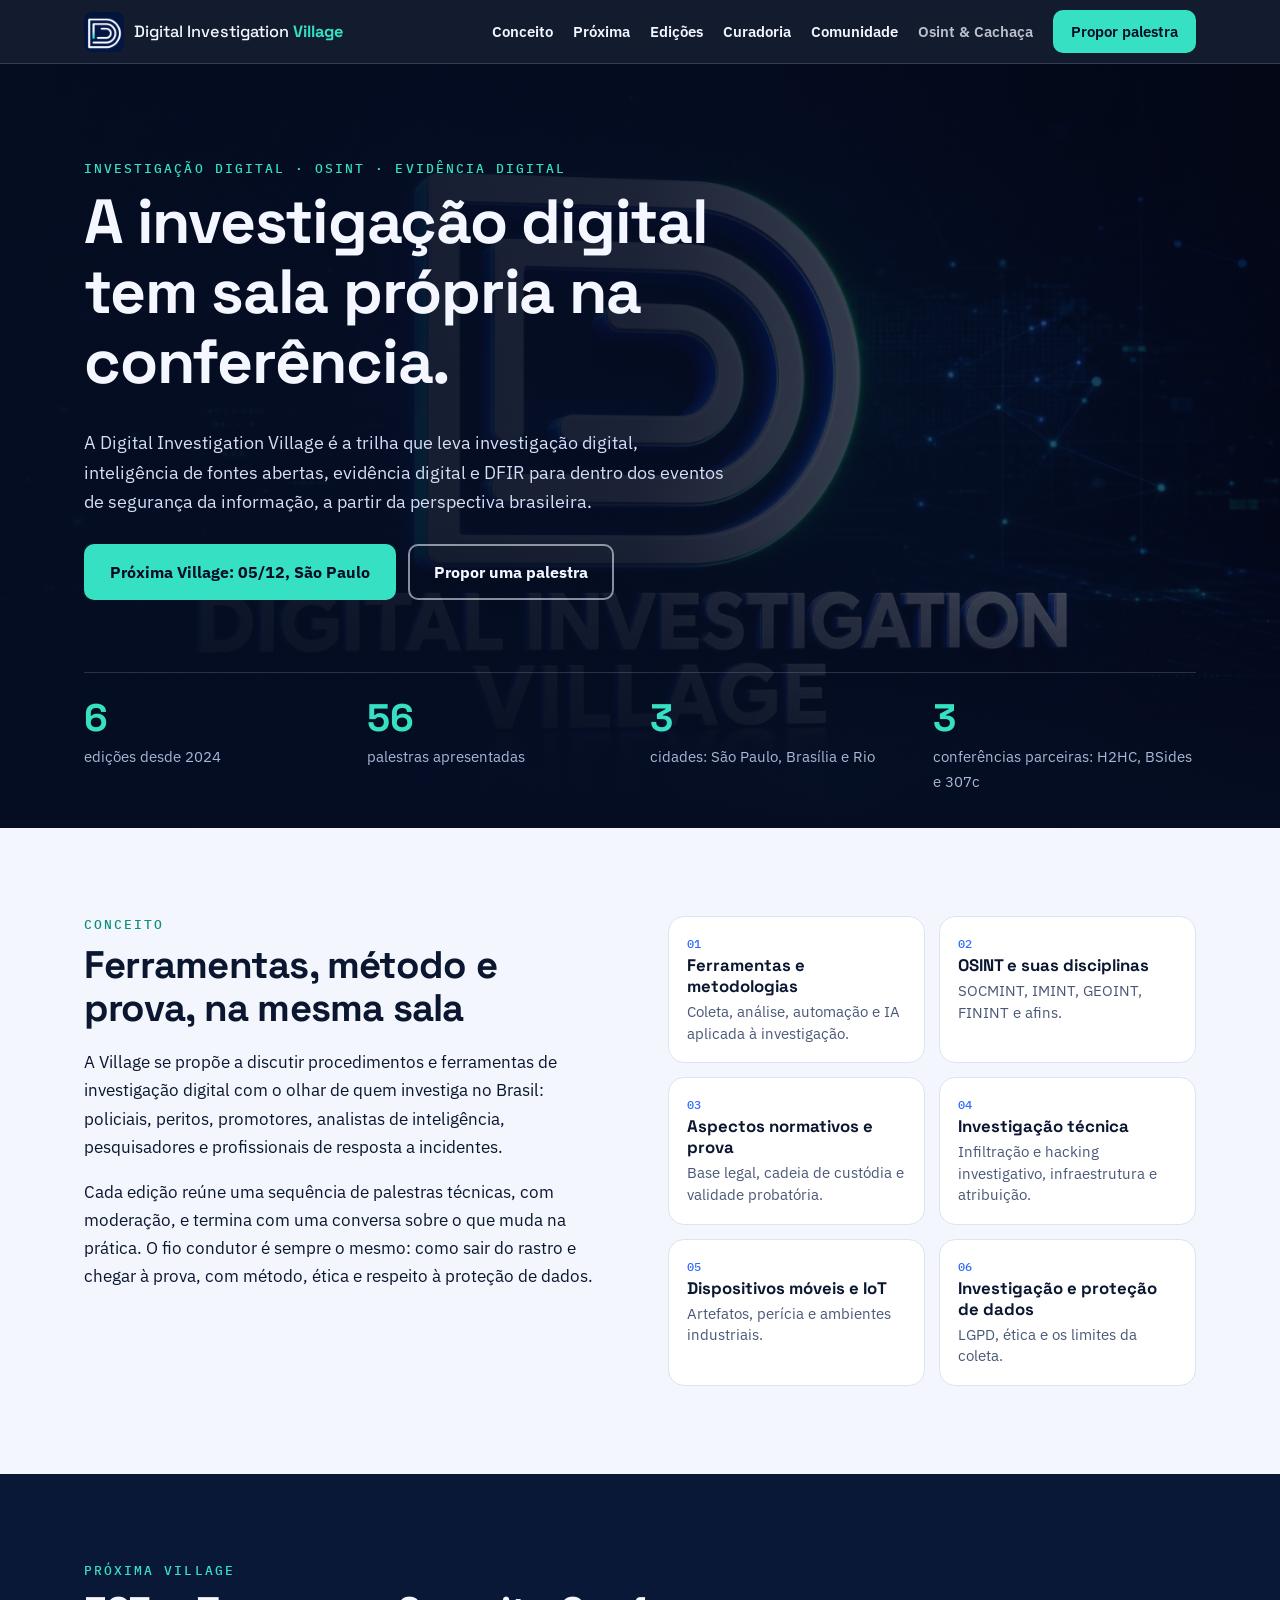
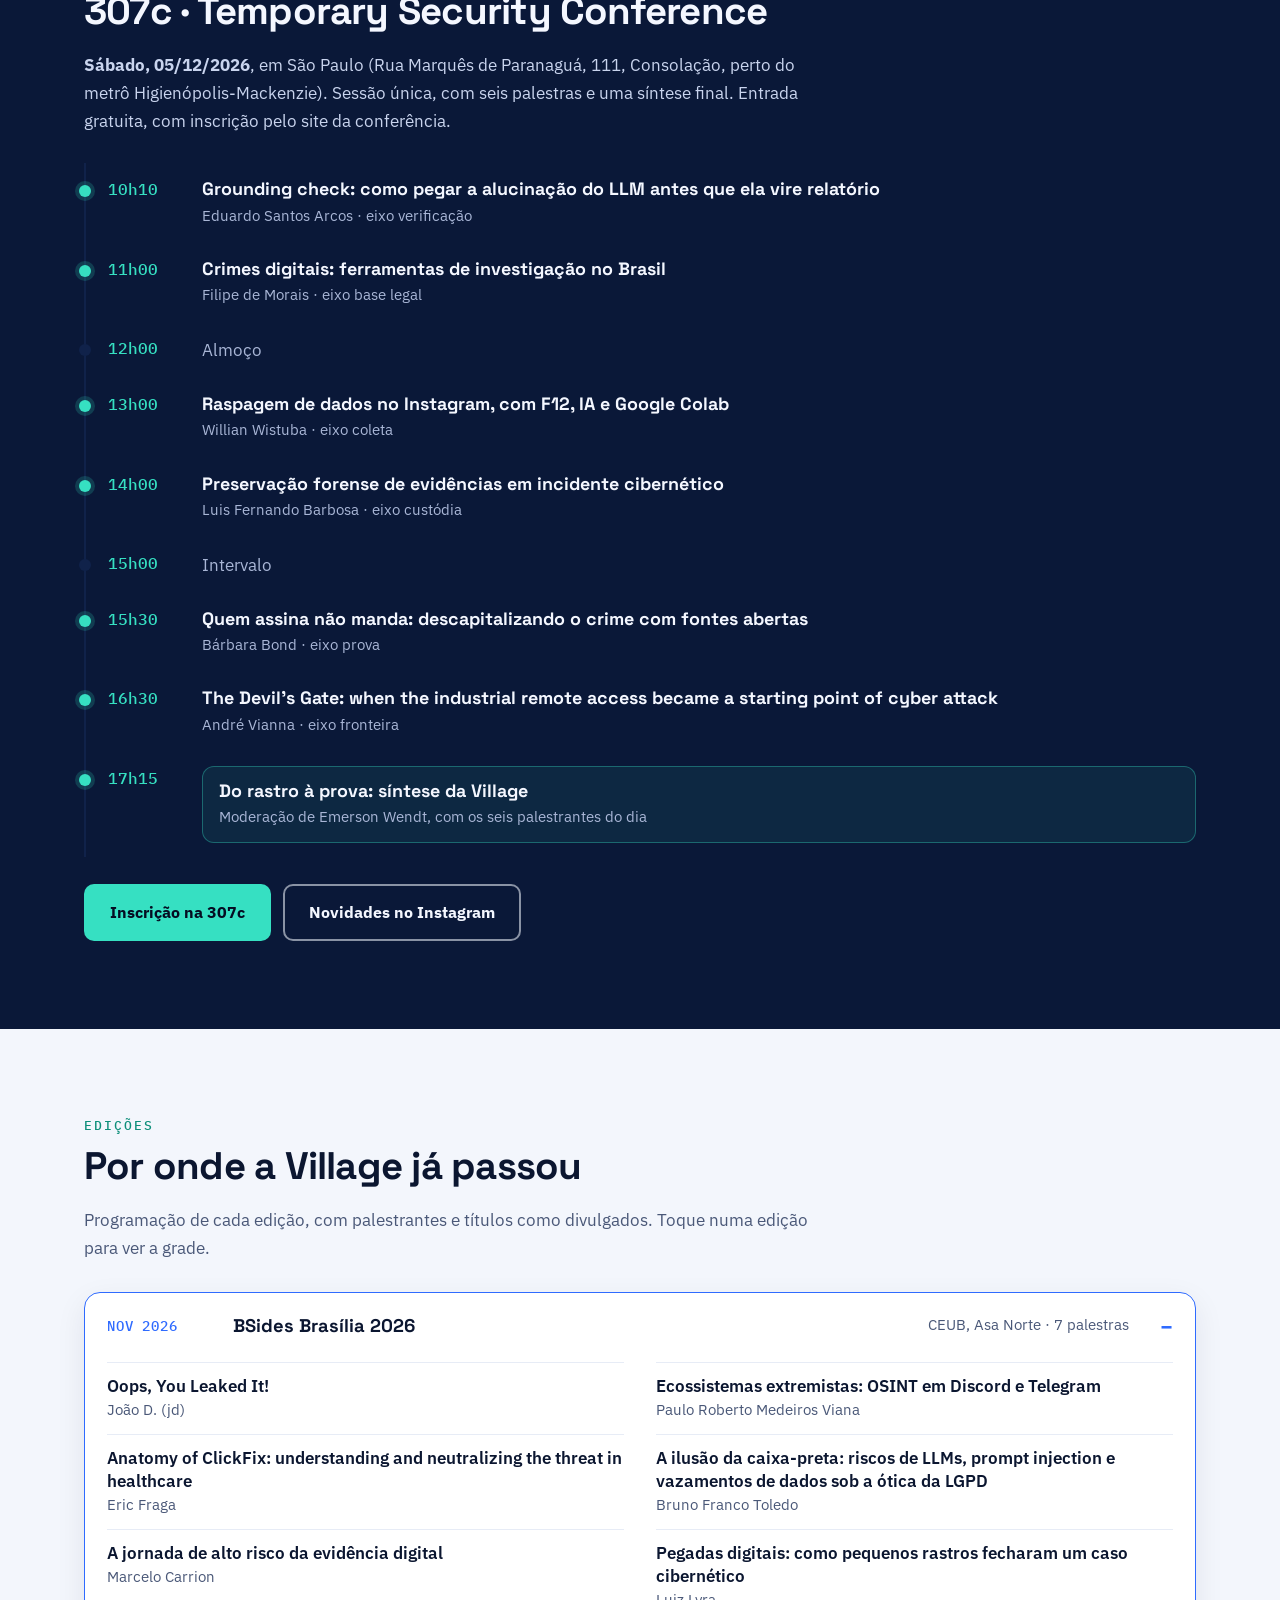
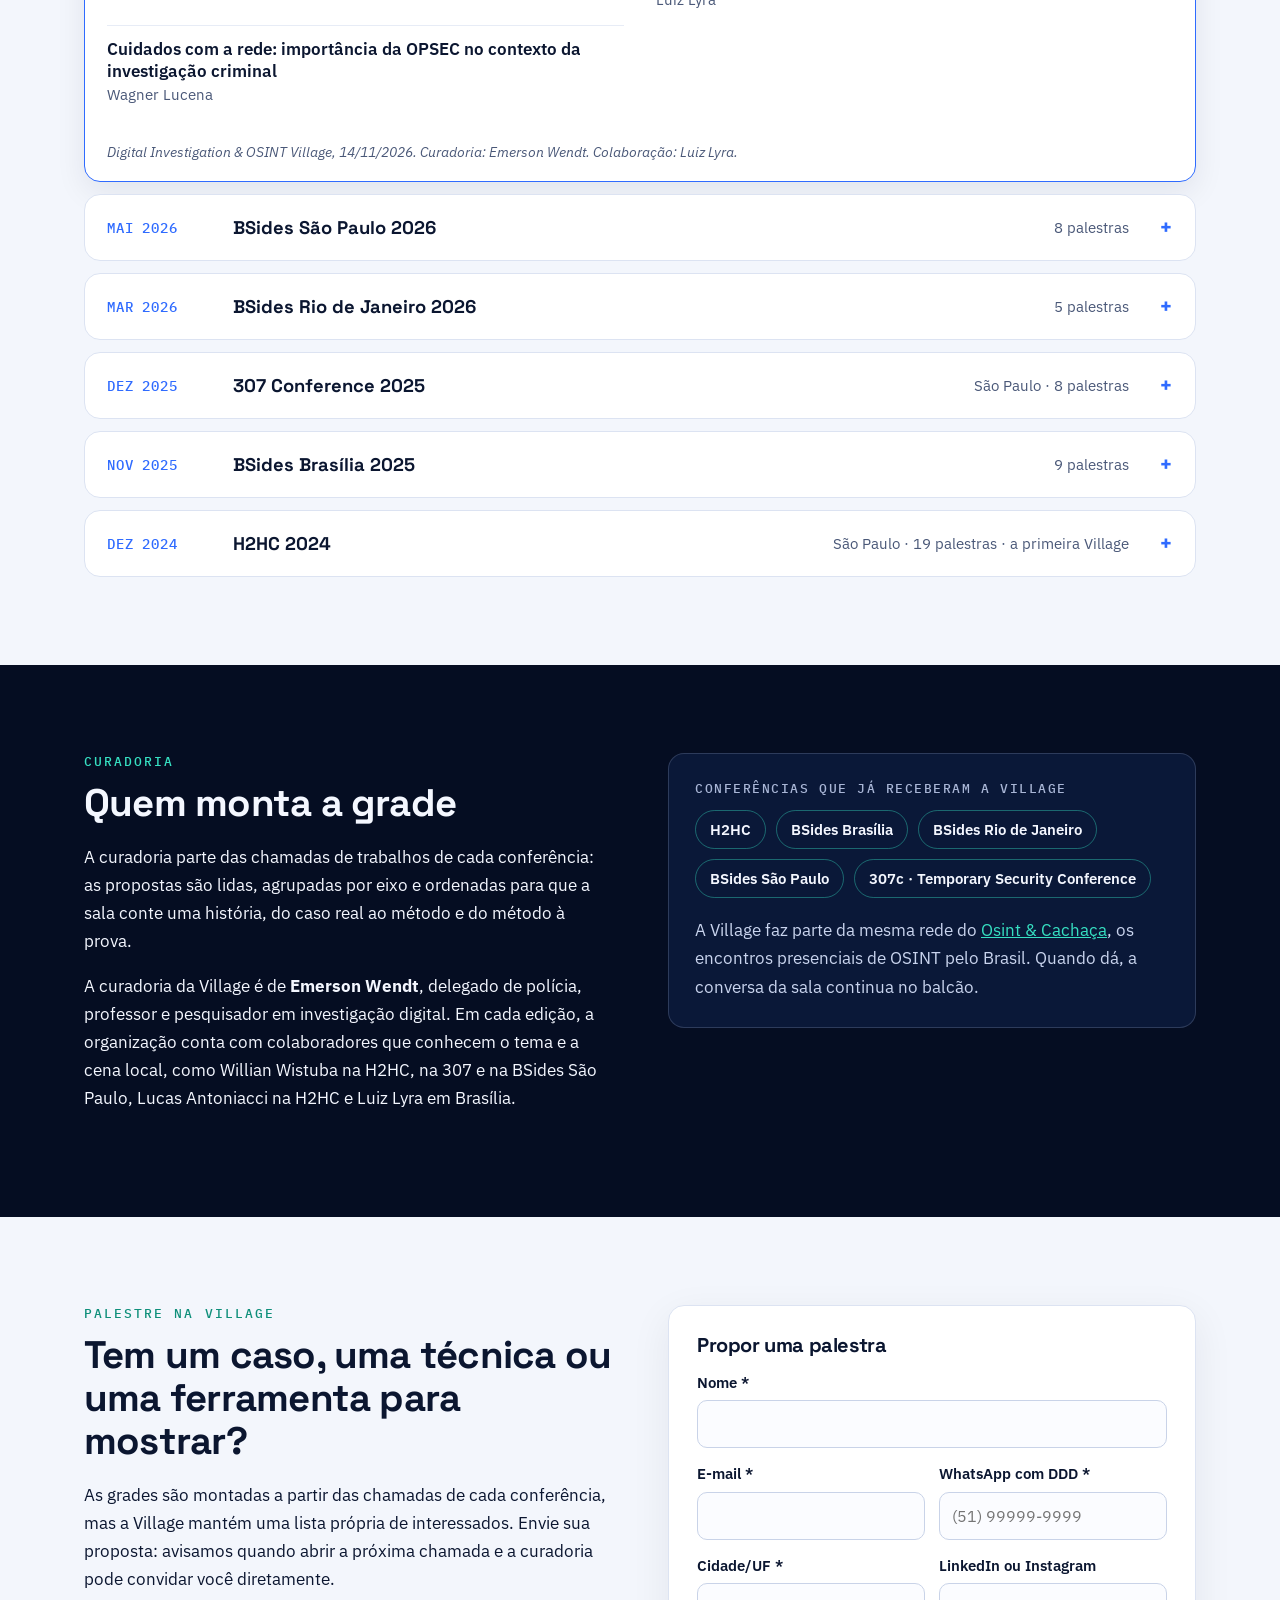
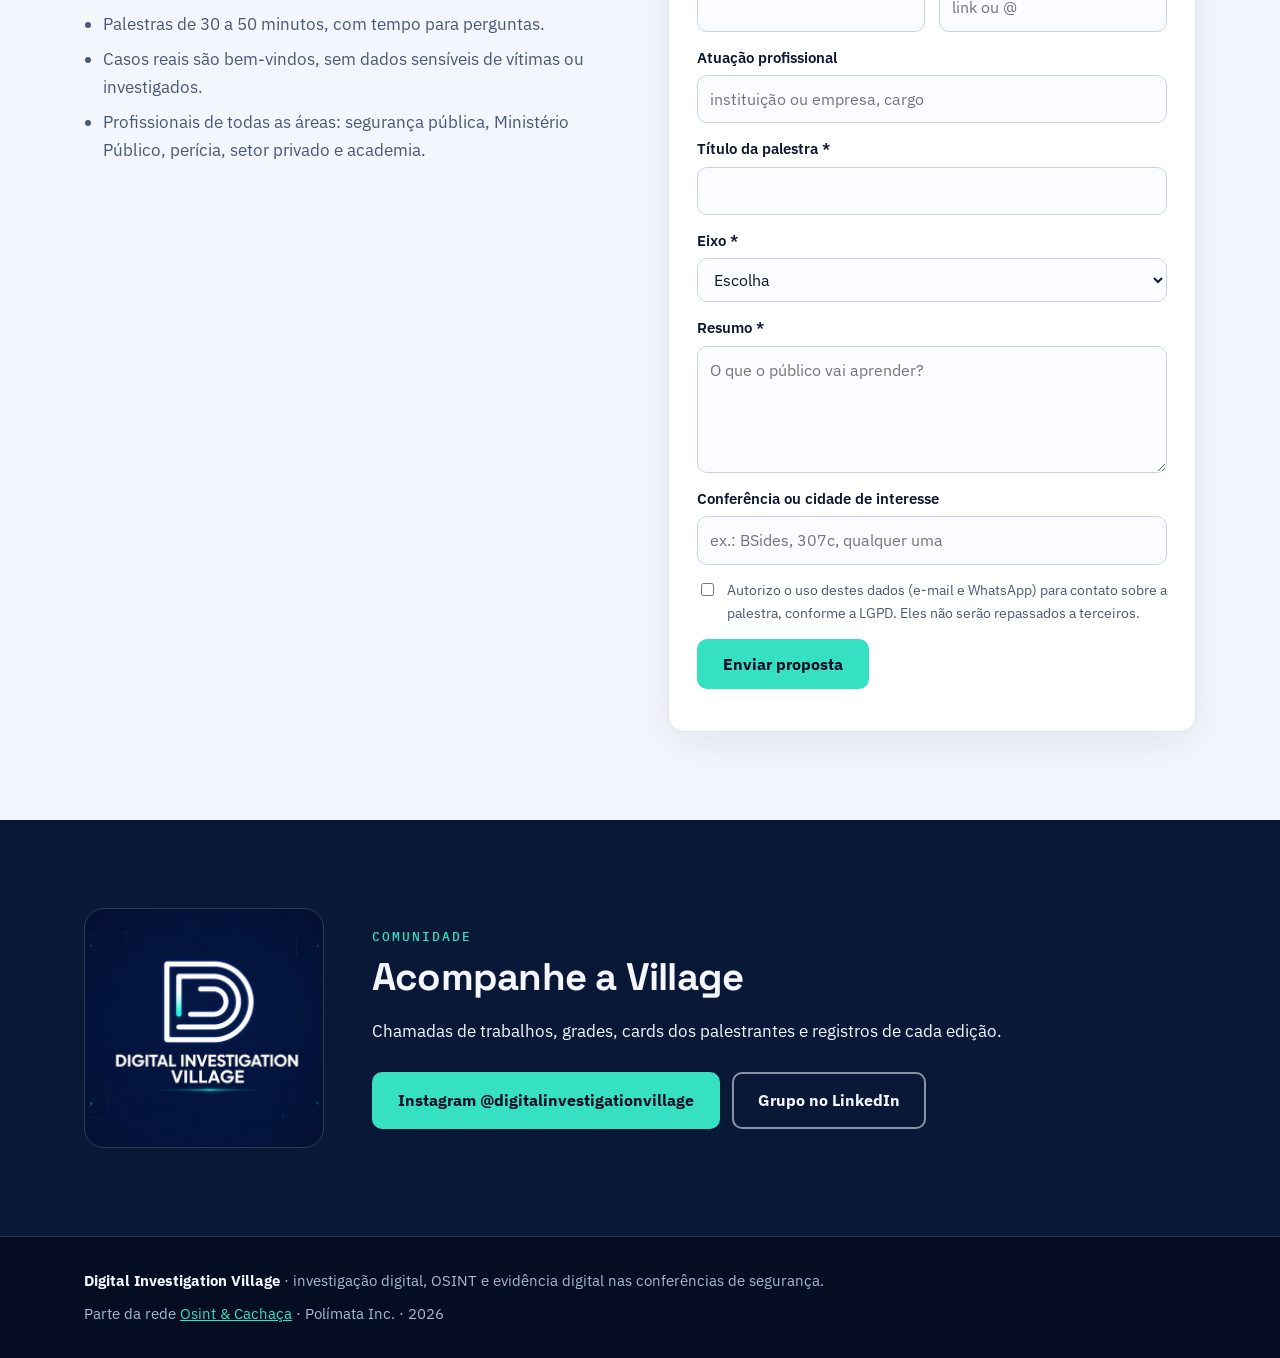
==== commit 1bbaabce: "Formulários: campo de WhatsApp (obrigatório nas propostas de charla e de palestra, opcional no apoio" ====
--- a/div/index.html
+++ b/div/index.html
@@ -273,7 +273,8 @@
       <form class="form" id="proposta" method="post" action="https://formsubmit.co/c9de17376398da4020c1bc30fc92c231" data-assunto="Nova proposta de palestra · Digital Investigation Village" novalidate>
         <h3>Propor uma palestra</h3>
         <div class="campo"><label for="p-nome">Nome *</label><input id="p-nome" name="Nome" required autocomplete="name"></div>
-        <div class="campo"><label for="p-email">E-mail *</label><input id="p-email" name="email" type="email" required autocomplete="email"></div>
+        <div class="campo campo--meia"><label for="p-email">E-mail *</label><input id="p-email" name="email" type="email" required autocomplete="email"></div>
+        <div class="campo campo--meia"><label for="p-fone">WhatsApp com DDD *</label><input id="p-fone" name="WhatsApp" type="tel" required autocomplete="tel" pattern="[\d\s\(\)\+\.\-]{10,20}" title="Número com DDD, ex.: (51) 99999-9999" placeholder="(51) 99999-9999"></div>
         <div class="campo campo--meia"><label for="p-cidade">Cidade/UF *</label><input id="p-cidade" name="Cidade" required></div>
         <div class="campo campo--meia"><label for="p-perfil">LinkedIn ou Instagram</label><input id="p-perfil" name="Perfil" placeholder="link ou @"></div>
         <div class="campo"><label for="p-atuacao">Atuação profissional</label><input id="p-atuacao" name="Atuacao" placeholder="instituição ou empresa, cargo"></div>
@@ -291,7 +292,7 @@
           </select></div>
         <div class="campo"><label for="p-resumo">Resumo *</label><textarea id="p-resumo" name="Resumo" rows="4" maxlength="1000" required placeholder="O que o público vai aprender?"></textarea></div>
         <div class="campo"><label for="p-evento">Conferência ou cidade de interesse</label><input id="p-evento" name="Evento" placeholder="ex.: BSides, 307c, qualquer uma"></div>
-        <label class="aceite"><input type="checkbox" name="Consentimento" value="Sim" required> Autorizo o uso destes dados para contato sobre a palestra, conforme a LGPD. Eles não serão repassados a terceiros.</label>
+        <label class="aceite"><input type="checkbox" name="Consentimento" value="Sim" required> Autorizo o uso destes dados (e-mail e WhatsApp) para contato sobre a palestra, conforme a LGPD. Eles não serão repassados a terceiros.</label>
         <input type="text" name="_honey" class="pote" tabindex="-1" autocomplete="off" aria-hidden="true">
         <button class="btn btn--acento" type="submit">Enviar proposta</button>
         <p class="form__msg" role="status" aria-live="polite"></p>
